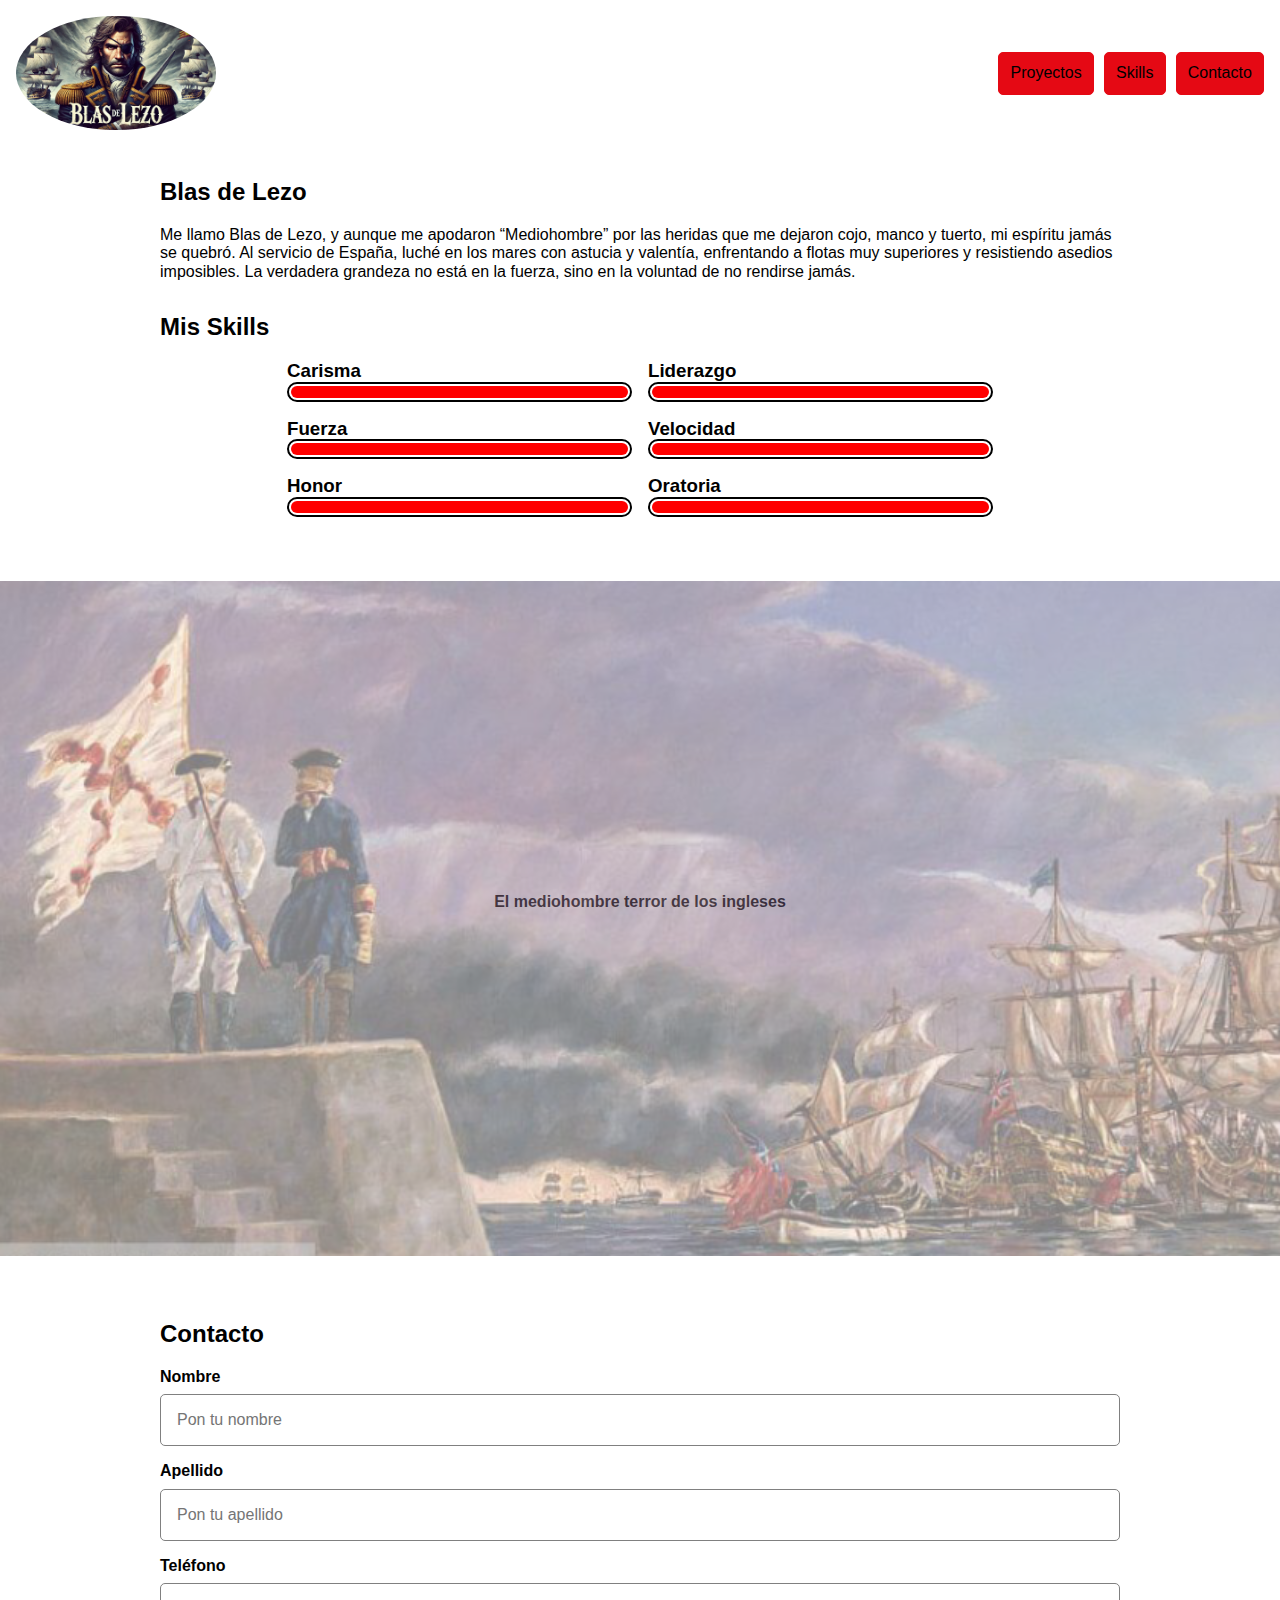
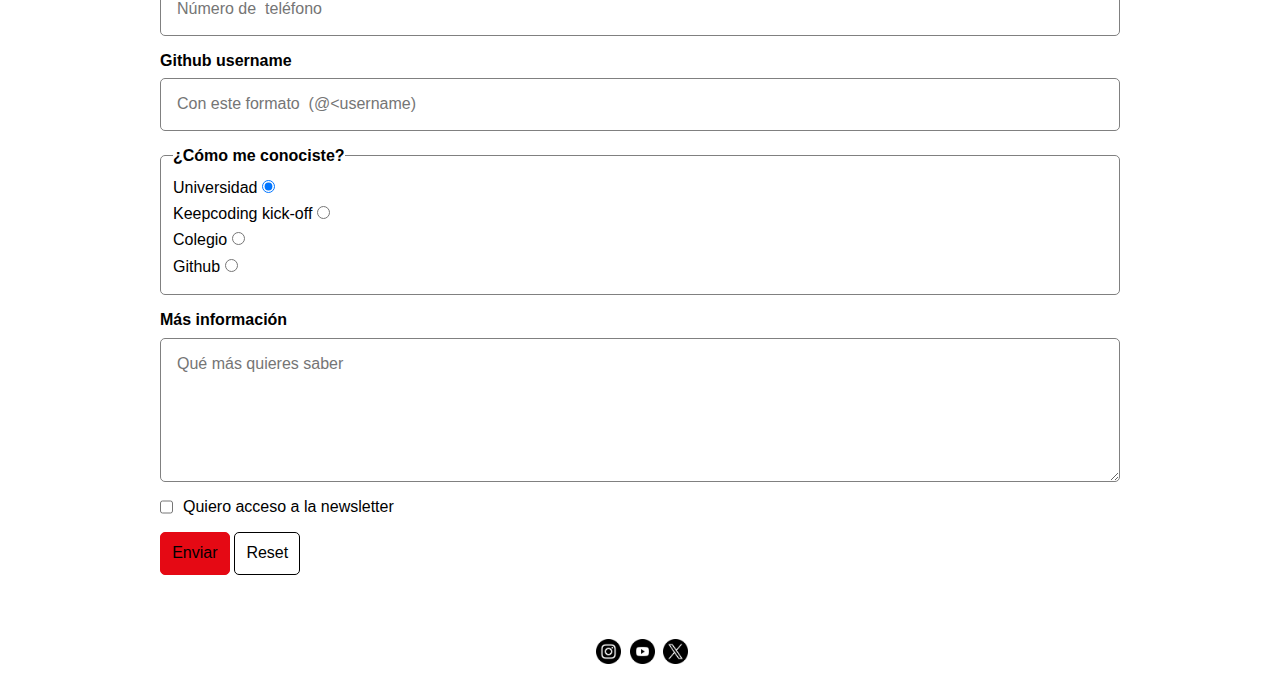
==== index.html @ c50ecc22 "Skills bars adaptative" ====
<!DOCTYPE html>
<html lang="en">
<head>
    <meta charset="UTF-8">
    <meta name="viewport" content="width=device-width, initial-scale=1.0">
    <title>Blas De Lezo</title>
    <!-- <link rel="stylesheet" href="https://fonts.googleapis.com/css2?family=Material+Symbols+Outlined:opsz,wght,FILL,GRAD@20..48,100..700,0..1,-50..200&icon_names=menu" /> -->
    <link rel="stylesheet" href="./styles/normalice.css">
    <link rel="stylesheet" href="./styles/common.css">
    <link rel="stylesheet" href="./styles/components.css">
    <link rel="stylesheet" href="./styles/header.css">
    <link rel="stylesheet" href="./styles/skills.css">
    <link rel="stylesheet" href="./styles/banner.css">
    <link rel="stylesheet" href="./styles/contact.css">
    <link rel="stylesheet" href="./styles/footer.css">
</head>
<body>
    <h1 class="sr-only">Blas de Lezo</h1>
    <header class="header">
        <img src="./images/blas.png" alt="">
        <!-- <span class="material-symbols-outlined" translate="no"> 
            menu
        </span>  -->
        <nav class="nav">
            <ul class="list">
                <li>
                    <a class="intlink" href="./proyectos.html">Proyectos</a>
                </li>
                <li>
                    <a class="intlink" href="#skillsId">Skills</a>
                </li>
                <li>
                    <a class="intlink" href="#contact">Contacto</a>
                </li>
            </ul>
        </nav>
    </header>
    <main>
        <section class="skills" id="skillsId">
            <h2>Blas de Lezo</h2>
            <p>
                Me llamo Blas de Lezo, y aunque me apodaron “Mediohombre” por las heridas que me dejaron cojo, manco y tuerto, mi espíritu jamás se quebró. Al servicio de España, luché en los mares con astucia y valentía, enfrentando a flotas muy superiores y resistiendo asedios imposibles. La verdadera grandeza no está en la fuerza, sino en la voluntad de no rendirse jamás.
            <h2>Mis Skills</h2>
            <ul class="myskills">
                <li>
                    <h3>Carisma</h3>
                    <div class="skillBorder">
                        <div class="skill carisma"></div>
                    </div>
                </li>
                <li>
                    <h3>Liderazgo</h3>
                    <div class="skillBorder">
                        <div class="skill liderazgo"></div>
                    </div>
                </li>
                <li>
                    <h3>Fuerza</h3>
                    <div class="skillBorder">
                        <div class="skill fuerza"></div>
                    </div>
                </li>
                <li>
                    <h3>Velocidad</h3>
                    <div class="skillBorder">
                        <div class="skill velocidad"></div>
                    </div>
                </li>
                <li>
                    <h3>Honor</h3>
                    <div class="skillBorder">
                        <div class="skill honor"></div>
                    </div>
                </li>
                <li>
                    <h3>Oratoria</h3>
                    <div class="skillBorder">
                        <div class="skill oratoria"></div>
                    </div>
                </li>
            </ul>
        </section>
        <section class="banner" >
            <div class="bannerimg"></div>
            <p>El mediohombre terror de los ingleses</p>
        </section>
        <form class="contact" id="contact">
            <h2>Contacto</h2>
            <div class="form-element">
                <label class="label" for="nombre">Nombre</label>
                <input required name="nombre" name="nombre" id="nombre" placeholder="Pon tu nombre">
            </div>
            <div class="form-element">
                <label class="label" for="apellido">Apellido</label>
                <input required name="apellido" name="apellido" id="apellido" placeholder="Pon tu apellido">
            </div>
            <div class="form-element">
                <label class="label" for="telefono">Teléfono</label>
                <input required type="tel" name="telefono" id="telefono" autocomplete="off" pattern="[0-9]{3}-[0-9]{3}-[0-9]{4}"
                title="Expected format 123-123-1234" placeholder="Número de  teléfono">
            </div>
            <div class="form-element">
                <label class="label" for="github">Github username</label>
                <input required type="^@[^\s]+" name="github" id="github" placeholder="Con este formato  (@<username)">
            </div>
            <fieldset class="radio">  
                <legend class="label">¿Cómo me conociste?</legend>
                <div>
                    <label for="uni">Universidad</label>
                    <input required type="radio" name="conocer" id="uni" value="uni" checked>
                </div>
                <div>
                    <label for="keepcoding">Keepcoding kick-off</label>
                    <input required type="radio" name="conocer" id="keepcoding" value="keepcoding">
                </div>
                <div>
                    <label for="colegio">Colegio</label>
                    <input required type="radio" name="conocer" id="colegio" value="colegio">
                </div>
                <div>
                    <label for="gith">Github</label>
                    <input required type="radio" name="conocer" id="gith" value="gith">
                </div>
            </fieldset>
            <div class="form-element">
                <label class="label" for="info">Más información</label>
                <textarea required name="info" id="info" rows="6" placeholder="Qué más quieres saber" maxlength="180"></textarea>
            </div>
            <div class="form-element row">
                <input type="checkbox" name="newsletter" id="newsletter">
                <label for="newsletter">Quiero acceso a la newsletter</label>
            </div>
            <div>
                <button class="btn" type="submit">
                    Enviar
                </button>     
                <input class="btn secondary" type="reset" value="Reset">      
            </form>


            
        </section>
    </main>
    <footer class="footer">
        <a class="instagram" href="https://www.instagram.com/donblasdelezoac/"></a>
        <a class="youtube" href="https://www.youtube.com/@blasdelezoyolavarrieta1492"></a>
        <a class="x" href="https://x.com/i/flow/login?redirect_after_login=%2Fmediohombre1741"></a>
    </footer>
    
</body>
</html>
---- styles/normalice.css ----
/*! normalize.css v8.0.1 | MIT License | github.com/necolas/normalize.css */

/* Document
   ========================================================================== */

/**
 * 1. Correct the line height in all browsers.
 * 2. Prevent adjustments of font size after orientation changes in iOS.
 */

 html {
    line-height: 1.15; /* 1 */
    -webkit-text-size-adjust: 100%; /* 2 */
  }
  
  /* Sections
     ========================================================================== */
  
  /**
   * Remove the margin in all browsers.
   */
  
  body {
    margin: 0;
  }
  
  /**
   * Render the `main` element consistently in IE.
   */
  
  main {
    display: block;
  }
  
  /**
   * Correct the font size and margin on `h1` elements within `section` and
   * `article` contexts in Chrome, Firefox, and Safari.
   */
  
  h1 {
    font-size: 2em;
    margin: 0.67em 0;
  }
  
  /* Grouping content
     ========================================================================== */
  
  /**
   * 1. Add the correct box sizing in Firefox.
   * 2. Show the overflow in Edge and IE.
   */
  
  hr {
    box-sizing: content-box; /* 1 */
    height: 0; /* 1 */
    overflow: visible; /* 2 */
  }
  
  /**
   * 1. Correct the inheritance and scaling of font size in all browsers.
   * 2. Correct the odd `em` font sizing in all browsers.
   */
  
  pre {
    font-family: monospace, monospace; /* 1 */
    font-size: 1em; /* 2 */
  }
  
  /* Text-level semantics
     ========================================================================== */
  
  /**
   * Remove the gray background on active links in IE 10.
   */
  
  a {
    background-color: transparent;
  }
  
  /**
   * 1. Remove the bottom border in Chrome 57-
   * 2. Add the correct text decoration in Chrome, Edge, IE, Opera, and Safari.
   */
  
  abbr[title] {
    border-bottom: none; /* 1 */
    text-decoration: underline; /* 2 */
    text-decoration: underline dotted; /* 2 */
  }
  
  /**
   * Add the correct font weight in Chrome, Edge, and Safari.
   */
  
  b,
  strong {
    font-weight: bolder;
  }
  
  /**
   * 1. Correct the inheritance and scaling of font size in all browsers.
   * 2. Correct the odd `em` font sizing in all browsers.
   */
  
  code,
  kbd,
  samp {
    font-family: monospace, monospace; /* 1 */
    font-size: 1em; /* 2 */
  }
  
  /**
   * Add the correct font size in all browsers.
   */
  
  small {
    font-size: 80%;
  }
  
  /**
   * Prevent `sub` and `sup` elements from affecting the line height in
   * all browsers.
   */
  
  sub,
  sup {
    font-size: 75%;
    line-height: 0;
    position: relative;
    vertical-align: baseline;
  }
  
  sub {
    bottom: -0.25em;
  }
  
  sup {
    top: -0.5em;
  }
  
  /* Embedded content
     ========================================================================== */
  
  /**
   * Remove the border on images inside links in IE 10.
   */
  
  img {
    border-style: none;
  }
  
  /* Forms
     ========================================================================== */
  
  /**
   * 1. Change the font styles in all browsers.
   * 2. Remove the margin in Firefox and Safari.
   */
  
  button,
  input,
  optgroup,
  select,
  textarea {
    font-family: inherit; /* 1 */
    font-size: 100%; /* 1 */
    line-height: 1.15; /* 1 */
    margin: 0; /* 2 */
  }
  
  /**
   * Show the overflow in IE.
   * 1. Show the overflow in Edge.
   */
  
  button,
  input { /* 1 */
    overflow: visible;
  }
  
  /**
   * Remove the inheritance of text transform in Edge, Firefox, and IE.
   * 1. Remove the inheritance of text transform in Firefox.
   */
  
  button,
  select { /* 1 */
    text-transform: none;
  }
  
  /**
   * Correct the inability to style clickable types in iOS and Safari.
   */
  
  button,
  [type="button"],
  [type="reset"],
  [type="submit"] {
    -webkit-appearance: button;
  }
  
  /**
   * Remove the inner border and padding in Firefox.
   */
  
  button::-moz-focus-inner,
  [type="button"]::-moz-focus-inner,
  [type="reset"]::-moz-focus-inner,
  [type="submit"]::-moz-focus-inner {
    border-style: none;
    padding: 0;
  }
  
  /**
   * Restore the focus styles unset by the previous rule.
   */
  
  button:-moz-focusring,
  [type="button"]:-moz-focusring,
  [type="reset"]:-moz-focusring,
  [type="submit"]:-moz-focusring {
    outline: 1px dotted ButtonText;
  }
  
  /**
   * Correct the padding in Firefox.
   */
  
  fieldset {
    padding: 0.35em 0.75em 0.625em;
  }
  
  /**
   * 1. Correct the text wrapping in Edge and IE.
   * 2. Correct the color inheritance from `fieldset` elements in IE.
   * 3. Remove the padding so developers are not caught out when they zero out
   *    `fieldset` elements in all browsers.
   */
  
  legend {
    box-sizing: border-box; /* 1 */
    color: inherit; /* 2 */
    display: table; /* 1 */
    max-width: 100%; /* 1 */
    padding: 0; /* 3 */
    white-space: normal; /* 1 */
  }
  
  /**
   * Add the correct vertical alignment in Chrome, Firefox, and Opera.
   */
  
  progress {
    vertical-align: baseline;
  }
  
  /**
   * Remove the default vertical scrollbar in IE 10+.
   */
  
  textarea {
    overflow: auto;
  }
  
  /**
   * 1. Add the correct box sizing in IE 10.
   * 2. Remove the padding in IE 10.
   */
  
  [type="checkbox"],
  [type="radio"] {
    box-sizing: border-box; /* 1 */
    padding: 0; /* 2 */
  }
  
  /**
   * Correct the cursor style of increment and decrement buttons in Chrome.
   */
  
  [type="number"]::-webkit-inner-spin-button,
  [type="number"]::-webkit-outer-spin-button {
    height: auto;
  }
  
  /**
   * 1. Correct the odd appearance in Chrome and Safari.
   * 2. Correct the outline style in Safari.
   */
  
  [type="search"] {
    -webkit-appearance: textfield; /* 1 */
    outline-offset: -2px; /* 2 */
  }
  
  /**
   * Remove the inner padding in Chrome and Safari on macOS.
   */
  
  [type="search"]::-webkit-search-decoration {
    -webkit-appearance: none;
  }
  
  /**
   * 1. Correct the inability to style clickable types in iOS and Safari.
   * 2. Change font properties to `inherit` in Safari.
   */
  
  ::-webkit-file-upload-button {
    -webkit-appearance: button; /* 1 */
    font: inherit; /* 2 */
  }
  
  /* Interactive
     ========================================================================== */
  
  /*
   * Add the correct display in Edge, IE 10+, and Firefox.
   */
  
  details {
    display: block;
  }
  
  /*
   * Add the correct display in all browsers.
   */
  
  summary {
    display: list-item;
  }
  
  /* Misc
     ========================================================================== */
  
  /**
   * Add the correct display in IE 10+.
   */
  
  template {
    display: none;
  }
  
  /**
   * Add the correct display in IE 10.
   */
  
  [hidden] {
    display: none;
  }
---- styles/common.css ----
:root {
    --bg-color: white;
    --main-text-color: black;
    --main-brand-color: #e50914;
    --main-brand-color-light: #ff9ca1;
    --border-color: #4b5563;
    --input-bg-color: white;
    font-size: 16px;
    font-family: Arial, Helvetica, sans-serif;

}

*{
    box-sizing: border-box;
}


.sr-only:not(:focus):not(:active) { 
    clip-path: inset(50%);
    height: 1px;
    overflow: hidden;
    position: absolute;
    white-space: nowrap; 
    width: 1px;
}

a.intlink {
    display: none;
}
@media screen and (width > 768px){ 
    a.intlink{
        display: block;
    }
    .material-symbols-outlined{
        display: none;
    }
}

h1, h2, h3, h4 ,p {
    margin-top: 0;
}

p{
    margin: 0;
    margin-bottom: 2rem;
}
---- styles/components.css ----
.intlink, .btn{
    color: var(--main-text-color);
    background-color: var(--main-brand-color);
    text-decoration: none;
    padding: 0.7rem;
    display: inline-block;
    border-radius: 5px;
    border: 1px solid var(--main-brand-color);
    transition: background-color 0.3s;
    &.secondary {
        background-color: transparent;
        border: 1px solid var(--main-text-color);
    }
}

@media screen and (hover : hover) {
    .intlink {
        cursor: pointer;
    }
    .intlink:hover {
        background-color: var(--main-brand-color-light);
    }
    .intlink.secondary:hover {
        background-color: transparent;
    }

    .btn {
        cursor: pointer;
    }
    .btn:hover {
        background-color: var(--main-brand-color-light);
    }
    .btn.secondary:hover {
        background-color: transparent;
    }
}


/* texts*/ 

.heading-1 {
    font-size: 1.5rem;
    font-weight: 700;
}

.heading-2{
    font-weight: 700;
}
---- styles/header.css ----
.header {
    position: sticky;
    top: 0;
    background-color: var(--bg-color);
    z-index: 99;
    display: flex;
    justify-content: space-between;
    align-items: center;
    padding: 1rem;
    img{
        width: 20%;
        max-width: 200px;
        min-width: 150px;
        border-radius: 50%;
    }
}


.header .nav .list{
    list-style: none;
    margin: 0;
    padding: 0;
    display: flex;
    gap: 10px;
}
a{
    text-decoration: none;
}
---- styles/skills.css ----
.skills{
  margin: auto;
  max-width: 1024px;
  padding: 2rem;
  h3 {
      margin-bottom: 0;
  }

}

.myskills {
  list-style: none;
  padding: 0;
  display: flex;
  flex-wrap: wrap;
  justify-content: center;

  li {
    width: 100%;
    max-width: 345px;
    margin: 0 0.5rem 1rem 0.5rem ;
  }
}

.skillBorder {
  height: 20px;
  background-color: white ;
  border: 2px solid black;
  border-radius: 15px;
  padding: 2px;
}

.skill {
    height: 12px;
    background-color: red;
    border-radius: 15px;
}
.carisma{
    animation: carisma 2s linear;
    animation-fill-mode: forwards;
}
.liderazgo{
    animation: liderazgo 2s linear;
    animation-fill-mode: forwards;
}

.fuerza{
    animation: fuerza 2s linear;
    animation-fill-mode: forwards;
}
.velocidad{
    animation: velocidad 2s linear;
    animation-fill-mode: forwards;
}
.honor{
    animation: honor 2s linear;
    animation-fill-mode: forwards;
}
.oratoria{
    animation: oratoria 2s linear;
    animation-fill-mode: forwards;
}

@media screen and (prefers-reduced-motion: no-preference) {

    @keyframes carisma {
        0%{
          width: 0%;
        }
        100%{
          width: 100%;
        } 
      }

      @keyframes liderazgo {
        0%{
          width: 0;
        }
        100%{
          width: 80%;
        }  
      }
      @keyframes fuerza {
        0%{
          width: 0;
        }
        100%{
          width: 20%;
        }  
      }
      @keyframes velocidad {
        0%{
          width: 0;
        }
        100%{
          width: 5%;
        }  
      }
      @keyframes honor {
        0%{
          width: 0;
        }
        100%{
          width: 100%;
        }  
      }
      @keyframes oratoria {
        0%{
          width: 0;
        }
        100%{
          width: 65%;
        }  
      }
    
}
---- styles/banner.css ----
.banner {
    text-align: center;
    height: 75vh;
    position: relative;
    display: flex;
    align-items: center;
    justify-content: center;
    margin-bottom: 2rem;


    p {
        font-weight: bold;
    }
}

.bannerimg{
    background-color: var(--bg-color);
    background-image: url('../images/cartagena1.png');
    background-size: cover;
    position: absolute;
    bottom: 0;
    right: 0;
    top: 0;
    left: 0;
    opacity: 0.5;
}

@media screen and (width > 768px){
    div.bannerimg{
        background-color: var(--bg-color);
        background-image: url('../images/cartagena2.png');
        background-size: cover;
        position: absolute;
        bottom: 0;
        right: 0;
        top: 0;
        left: 0;
        opacity: 0.5;
    }
    
}
@media screen and (width > 1034px){
    div.bannerimg{
        background-color: var(--bg-color);
        background-image: url('../images/cartagena3.png');
        background-size: cover;
        position: absolute;
        bottom: 0;
        right: 0;
        top: 0;
        left: 0;
        opacity: 0.5;
    }
    
}
---- styles/contact.css ----
.contact {
    margin: auto;
    max-width: 1024px;
    padding: 2rem;
}

.radio {
    border: 1px solid grey;
    border-radius: 5px;
    display: flex;
    flex-direction: column;
    margin: 0 0 1rem 0 ;
    div, legend {
        margin-bottom: 0.5rem;
    }

}

.label{
    font-weight: 700;
}

.form-element {
    display: flex;
    flex-direction: column;
    margin-bottom: 1rem;
    label {
        margin-bottom: 0.5rem ;
    }
    input, textarea, select {
        border: 1px solid grey;
        padding: 1rem;
        border-radius: 5px;
        background-color: var(--input-bg-color);
        color: var(--main-text-color);
    }
    &.row {
        flex-direction: row;
        gap: 10px;
        label {
            margin: 0;
        }
    }

}
---- styles/footer.css ----
.footer{
    text-align: center;
    font-weight: 100;
    font-style: italic;
    padding: 2em 0;
}

 .instagram {
    content: " ";
    width: 25px;
    height: 25px;
    margin-left: 4px;
    background-image: url(../images/instagram.png);
    background-position: center;
    background-repeat: no-repeat;
    background-size: contain;
    display: inline-block;
}
.youtube {
    content: " ";
    width: 25px;
    height: 25px;
    margin-left: 4px;
    background-image: url(../images/youtube.png);
    background-position: center;
    background-repeat: no-repeat;
    background-size: contain;
    display: inline-block;
}
.x {
    content: " ";
    width: 25px;
    height: 25px;
    margin-left: 4px;
    background-image: url(../images/twitter.png);
    background-position: center;
    background-repeat: no-repeat;
    background-size: contain;
    display: inline-block;
}
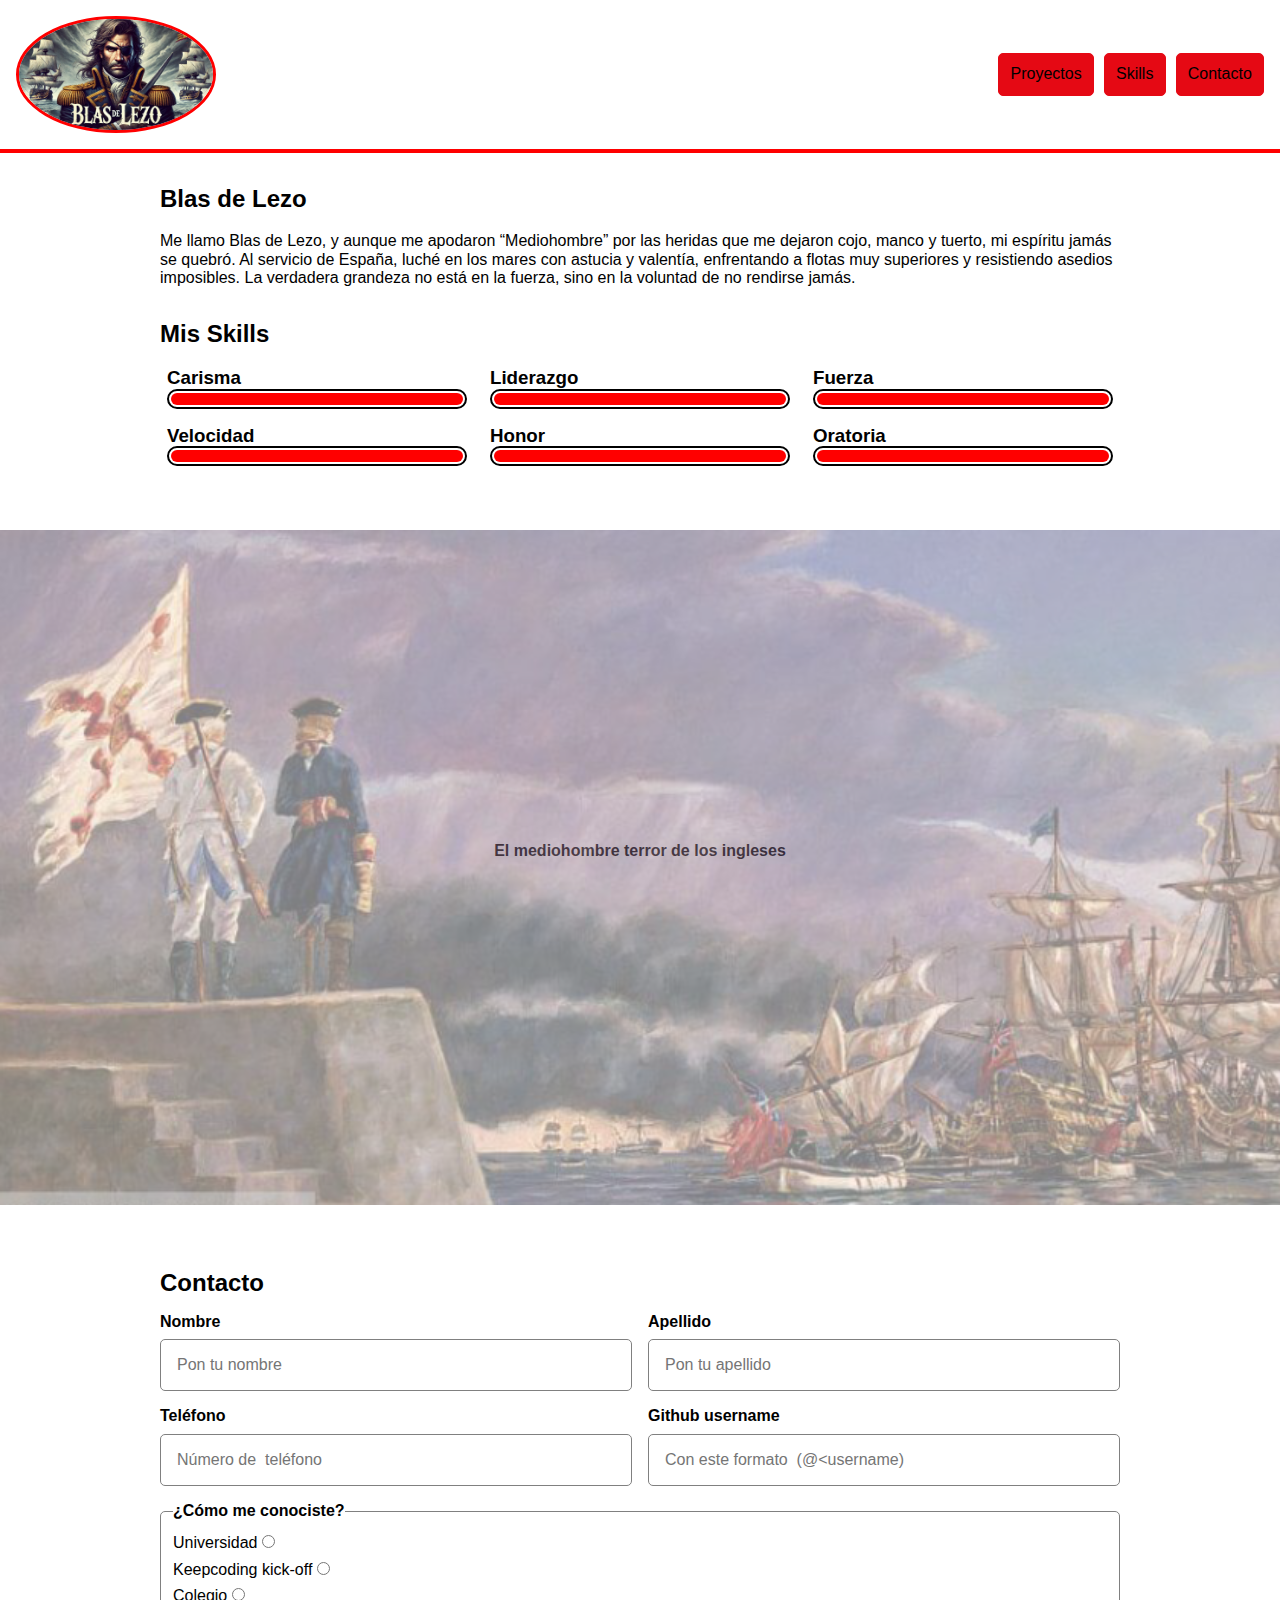
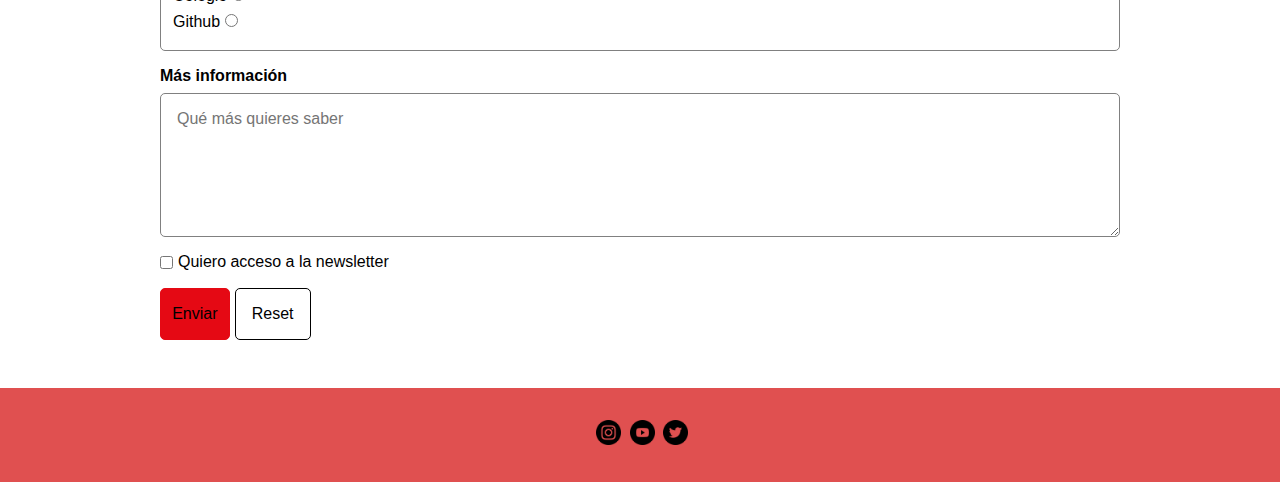
==== commit 3cb6fa0d: "contact refinement" ====
--- a/index.html
+++ b/index.html
@@ -84,61 +84,59 @@
             <div class="bannerimg"></div>
             <p>El mediohombre terror de los ingleses</p>
         </section>
-        <form class="contact" id="contact">
-            <h2>Contacto</h2>
-            <div class="form-element">
-                <label class="label" for="nombre">Nombre</label>
-                <input required name="nombre" name="nombre" id="nombre" placeholder="Pon tu nombre">
-            </div>
-            <div class="form-element">
-                <label class="label" for="apellido">Apellido</label>
-                <input required name="apellido" name="apellido" id="apellido" placeholder="Pon tu apellido">
-            </div>
-            <div class="form-element">
-                <label class="label" for="telefono">Teléfono</label>
-                <input required type="tel" name="telefono" id="telefono" autocomplete="off" pattern="[0-9]{3}-[0-9]{3}-[0-9]{4}"
-                title="Expected format 123-123-1234" placeholder="Número de  teléfono">
-            </div>
-            <div class="form-element">
-                <label class="label" for="github">Github username</label>
-                <input required type="^@[^\s]+" name="github" id="github" placeholder="Con este formato  (@<username)">
-            </div>
-            <fieldset class="radio">  
-                <legend class="label">¿Cómo me conociste?</legend>
-                <div>
-                    <label for="uni">Universidad</label>
-                    <input required type="radio" name="conocer" id="uni" value="uni" checked>
+        <section class="contact" id="contact">
+            <form class="form" action="./registro" method="post">
+                <h2 class="form-element heading">Contacto</h2>
+                <div class="form-element">
+                    <label class="label" for="nombre">Nombre</label>
+                    <input required name="nombre" id="nombre" placeholder="Pon tu nombre">
                 </div>
-                <div>
-                    <label for="keepcoding">Keepcoding kick-off</label>
-                    <input required type="radio" name="conocer" id="keepcoding" value="keepcoding">
+                <div class="form-element">
+                    <label class="label" for="apellido">Apellido</label>
+                    <input required name="apellido" id="apellido" placeholder="Pon tu apellido">
                 </div>
-                <div>
-                    <label for="colegio">Colegio</label>
-                    <input required type="radio" name="conocer" id="colegio" value="colegio">
+                <div class="form-element">
+                    <label class="label" for="telefono">Teléfono</label>
+                    <input required type="tel" name="telefono" id="telefono" autocomplete="off" pattern="[0-9]{9}" title="Formato 123456789" placeholder="Número de  teléfono">
                 </div>
-                <div>
-                    <label for="gith">Github</label>
-                    <input required type="radio" name="conocer" id="gith" value="gith">
+                <div class="form-element">
+                    <label class="label" for="github">Github username</label>
+                    <input pattern="^@[^\s]+" name="github" id="github" placeholder="Con este formato  (@<username)">
                 </div>
-            </fieldset>
-            <div class="form-element">
-                <label class="label" for="info">Más información</label>
-                <textarea required name="info" id="info" rows="6" placeholder="Qué más quieres saber" maxlength="180"></textarea>
-            </div>
-            <div class="form-element row">
-                <input type="checkbox" name="newsletter" id="newsletter">
-                <label for="newsletter">Quiero acceso a la newsletter</label>
-            </div>
-            <div>
-                <button class="btn" type="submit">
-                    Enviar
-                </button>     
-                <input class="btn secondary" type="reset" value="Reset">      
+                <fieldset class="form-element radio">  
+                    <legend class="label">¿Cómo me conociste?</legend>
+                    <div>
+                        <label for="uni">Universidad</label>
+                        <input required type="radio" name="conocer" id="uni" value="uni">
+                    </div>
+                    <div>
+                        <label for="keepcoding">Keepcoding kick-off</label>
+                        <input required type="radio" name="conocer" id="keepcoding" value="keepcoding">
+                    </div>
+                    <div>
+                        <label for="colegio">Colegio</label>
+                        <input required type="radio" name="conocer" id="colegio" value="colegio">
+                    </div>
+                    <div>
+                        <label for="gith">Github</label>
+                        <input required type="radio" name="conocer" id="gith" value="gith">
+                    </div>
+                </fieldset>
+                <div class="form-element moreinfo">
+                    <label class="label" for="info">Más información</label>
+                    <textarea required name="info" id="info" rows="6" placeholder="Qué más quieres saber" maxlength="180"></textarea>
+                </div>
+                <div class="form-element check">
+                    <input type="checkbox" name="newsletter" id="newsletter">
+                    <label for="newsletter">Quiero acceso a la newsletter</label>
+                </div>
+                <div class="form-element btns">
+                    <button class="btn" type="submit">
+                        Enviar
+                    </button>     
+                    <input class="btn secondary" type="reset" value="Reset">  
+                </div>    
             </form>
-
-
-            
         </section>
     </main>
     <footer class="footer">
--- a/styles/components.css
+++ b/styles/components.css
@@ -1,4 +1,4 @@
-.intlink, .btn{
+.intlink{
     color: var(--main-text-color);
     background-color: var(--main-brand-color);
     text-decoration: none;
@@ -7,10 +7,6 @@
     border-radius: 5px;
     border: 1px solid var(--main-brand-color);
     transition: background-color 0.3s;
-    &.secondary {
-        background-color: transparent;
-        border: 1px solid var(--main-text-color);
-    }
 }
 
 @media screen and (hover : hover) {
--- a/styles/header.css
+++ b/styles/header.css
@@ -7,11 +7,13 @@
     justify-content: space-between;
     align-items: center;
     padding: 1rem;
+    border-bottom: 4px solid red;
     img{
         width: 20%;
         max-width: 200px;
         min-width: 150px;
         border-radius: 50%;
+        border: 3px solid red;
     }
 }
 
--- a/styles/skills.css
+++ b/styles/skills.css
@@ -11,16 +11,30 @@
 .myskills {
   list-style: none;
   padding: 0;
+  margin:  0 0 1rem 0 ;
   display: flex;
   flex-wrap: wrap;
-  justify-content: center;
-
+  gap: 0 1rem ;
+  justify-content: space-evenly;
   li {
     width: 100%;
-    max-width: 345px;
-    margin: 0 0.5rem 1rem 0.5rem ;
+    max-width: 450px;
+    margin-bottom: 1rem;
   }
 }
+
+@media screen and (width > 768px) {
+  .myskills {
+    li {
+      max-width: 300px;
+      width: 100%;
+    }
+  }
+  
+}
+
+
+
 
 .skillBorder {
   height: 20px;
--- a/styles/contact.css
+++ b/styles/contact.css
@@ -5,6 +5,8 @@
 }
 
 .radio {
+    max-width: 704px;
+    width: 100%;    
     border: 1px solid grey;
     border-radius: 5px;
     display: flex;
@@ -20,10 +22,19 @@
     font-weight: 700;
 }
 
+.form{
+    display: flex;
+    flex-wrap: wrap;
+    justify-content: center;
+    gap: 0 1rem;
+}
+
 .form-element {
     display: flex;
     flex-direction: column;
-    margin-bottom: 1rem;
+    max-width: 704px;
+    width: 100%;
+    margin: 0 0 1rem 0 ;
     label {
         margin-bottom: 0.5rem ;
     }
@@ -34,12 +45,51 @@
         background-color: var(--input-bg-color);
         color: var(--main-text-color);
     }
-    &.row {
+    &.check {
         flex-direction: row;
-        gap: 10px;
-        label {
+        gap: 5px;
+        label{
+            margin: 0;
+        }
+    }
+    &.btns {
+        flex-direction: row;
+        gap: 5px;
+        label{
             margin: 0;
         }
     }
 
-}+
+}
+
+.btn{
+    color: var(--main-text-color);
+    background-color: var(--main-brand-color);
+    text-decoration: none;
+    padding: 0.7rem;
+    display: inline-block;
+    border-radius: 5px;
+    border: 1px solid var(--main-brand-color);
+    transition: background-color 0.3s;
+    &.secondary {
+        background-color: transparent;
+        border: 1px solid var(--main-text-color);
+    }
+}
+
+
+@media screen and (width > 768px) {
+    .form-element, &.radio, &.moreinfo, &.check, &.btns, &.heading {
+        max-width: 472px;
+        width: 100%;
+    }   
+}
+
+  @media screen and (width > 1024px) {
+    .radio, .moreinfo, .check, .btns,  .heading {
+        max-width: 961px;
+        width: 100%;
+    }
+}
+
--- a/styles/footer.css
+++ b/styles/footer.css
@@ -3,6 +3,7 @@
     font-weight: 100;
     font-style: italic;
     padding: 2em 0;
+    background-color: rgb(224, 80, 80);
 }
 
  .instagram {
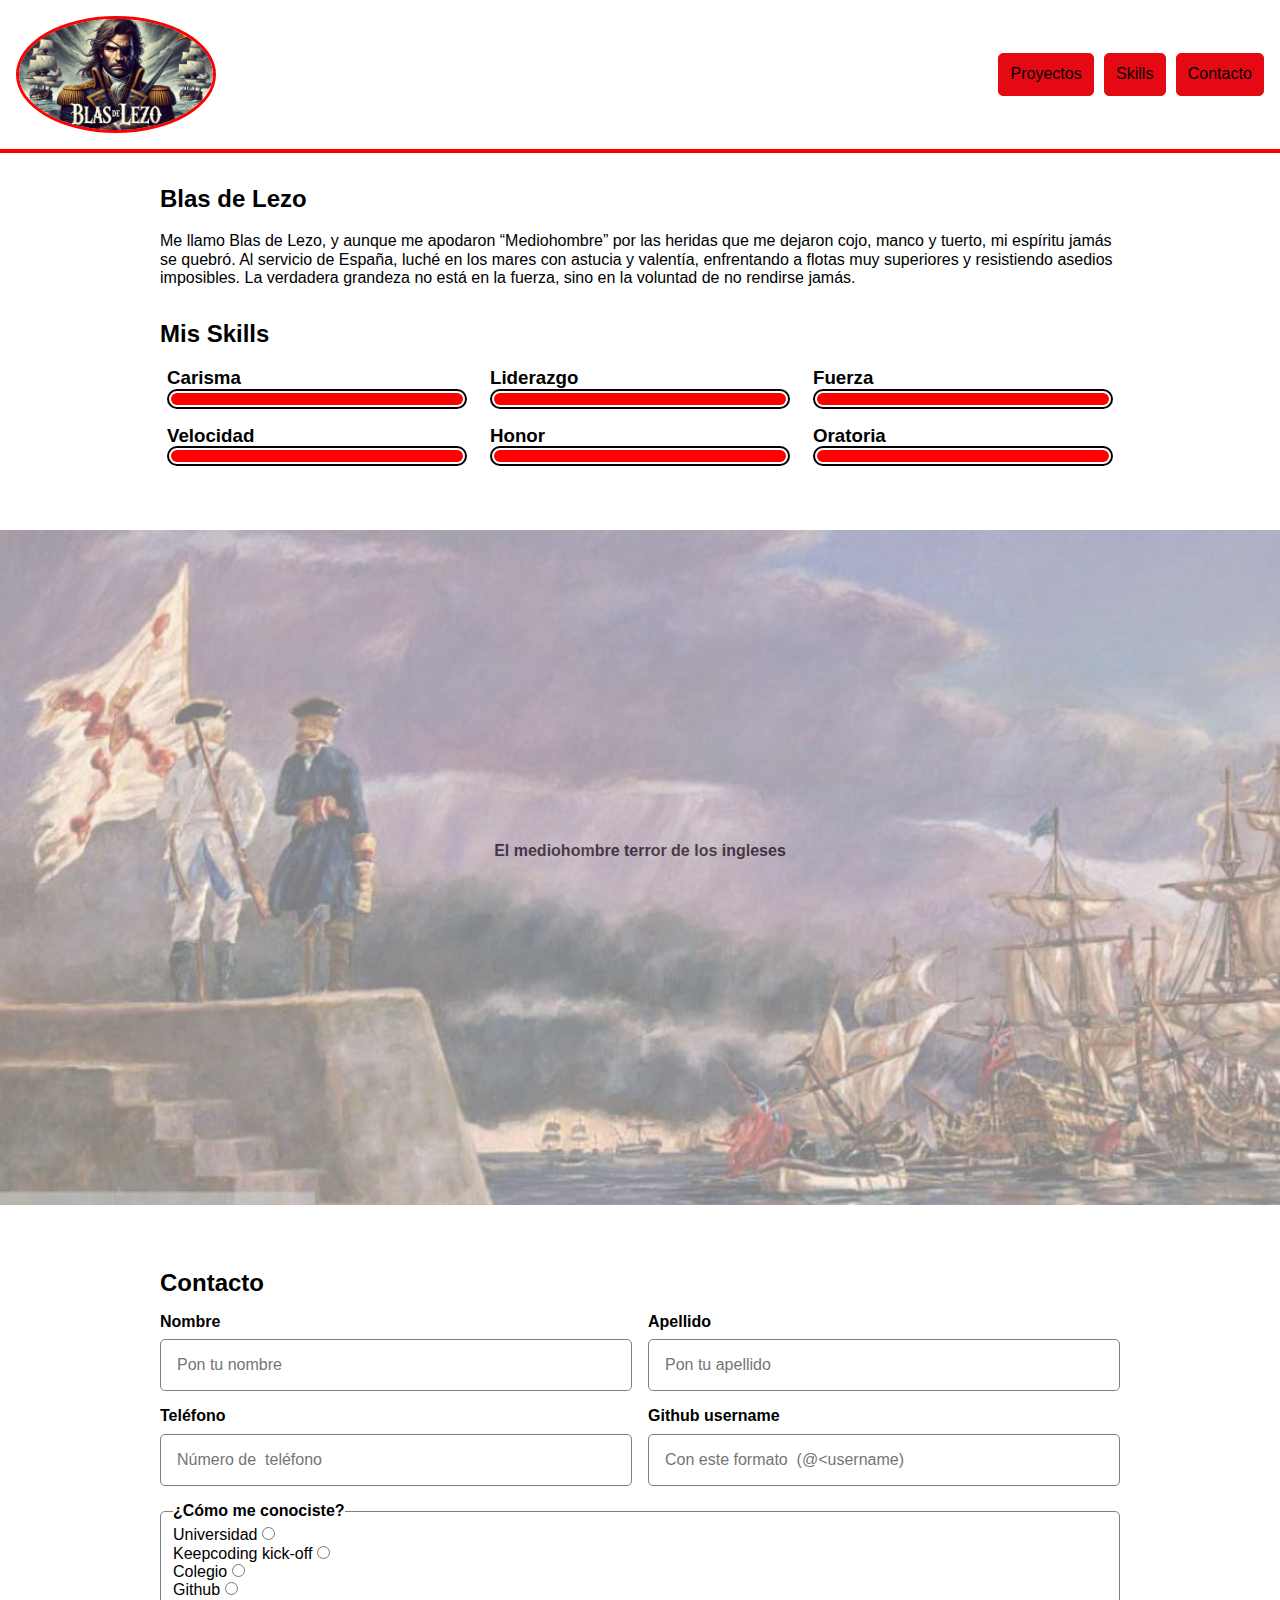
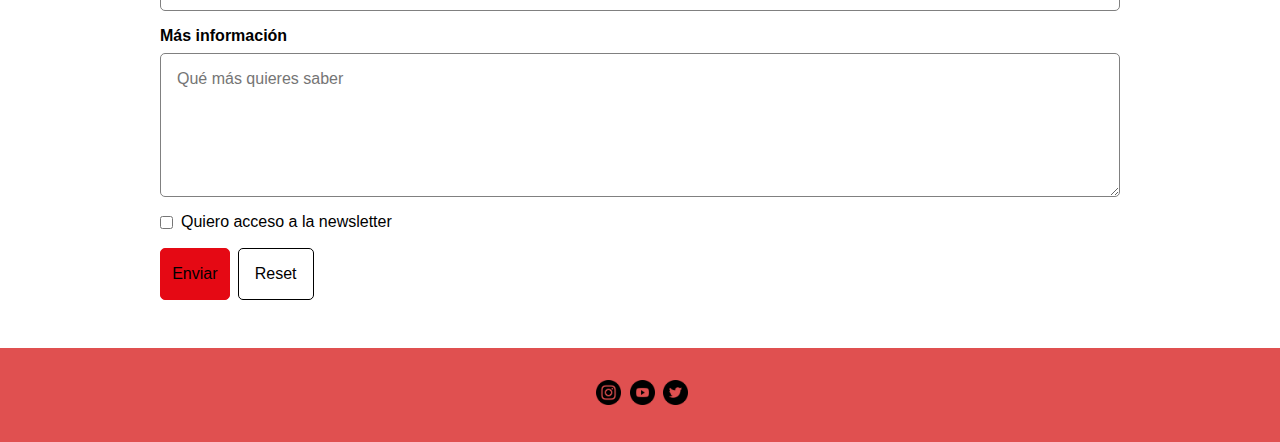
==== commit af934bde: "index deliverable" ====
--- a/index.html
+++ b/index.html
@@ -88,23 +88,23 @@
             <form class="form" action="./registro" method="post">
                 <h2 class="form-element heading">Contacto</h2>
                 <div class="form-element">
-                    <label class="label" for="nombre">Nombre</label>
+                    <label for="nombre">Nombre</label>
                     <input required name="nombre" id="nombre" placeholder="Pon tu nombre">
                 </div>
                 <div class="form-element">
-                    <label class="label" for="apellido">Apellido</label>
+                    <label for="apellido">Apellido</label>
                     <input required name="apellido" id="apellido" placeholder="Pon tu apellido">
                 </div>
                 <div class="form-element">
-                    <label class="label" for="telefono">Teléfono</label>
+                    <label for="telefono">Teléfono</label>
                     <input required type="tel" name="telefono" id="telefono" autocomplete="off" pattern="[0-9]{9}" title="Formato 123456789" placeholder="Número de  teléfono">
                 </div>
                 <div class="form-element">
-                    <label class="label" for="github">Github username</label>
+                    <label for="github">Github username</label>
                     <input pattern="^@[^\s]+" name="github" id="github" placeholder="Con este formato  (@<username)">
                 </div>
                 <fieldset class="form-element radio">  
-                    <legend class="label">¿Cómo me conociste?</legend>
+                    <legend>¿Cómo me conociste?</legend>
                     <div>
                         <label for="uni">Universidad</label>
                         <input required type="radio" name="conocer" id="uni" value="uni">
@@ -123,7 +123,7 @@
                     </div>
                 </fieldset>
                 <div class="form-element moreinfo">
-                    <label class="label" for="info">Más información</label>
+                    <label for="info">Más información</label>
                     <textarea required name="info" id="info" rows="6" placeholder="Qué más quieres saber" maxlength="180"></textarea>
                 </div>
                 <div class="form-element check">
--- a/styles/common.css
+++ b/styles/common.css
@@ -43,4 +43,9 @@
 p{
     margin: 0;
     margin-bottom: 2rem;
-}+}
+
+
+section {
+    scroll-margin-top: 150px; 
+  }--- a/styles/skills.css
+++ b/styles/skills.css
@@ -17,8 +17,8 @@
   gap: 0 1rem ;
   justify-content: space-evenly;
   li {
+    max-width: 420px;
     width: 100%;
-    max-width: 450px;
     margin-bottom: 1rem;
   }
 }
@@ -32,9 +32,6 @@
   }
   
 }
-
-
-
 
 .skillBorder {
   height: 20px;
--- a/styles/contact.css
+++ b/styles/contact.css
@@ -2,24 +2,6 @@
     margin: auto;
     max-width: 1024px;
     padding: 2rem;
-}
-
-.radio {
-    max-width: 704px;
-    width: 100%;    
-    border: 1px solid grey;
-    border-radius: 5px;
-    display: flex;
-    flex-direction: column;
-    margin: 0 0 1rem 0 ;
-    div, legend {
-        margin-bottom: 0.5rem;
-    }
-
-}
-
-.label{
-    font-weight: 700;
 }
 
 .form{
@@ -32,36 +14,54 @@
 .form-element {
     display: flex;
     flex-direction: column;
-    max-width: 704px;
+    max-width: 472px;
     width: 100%;
     margin: 0 0 1rem 0 ;
     label {
         margin-bottom: 0.5rem ;
+        font-weight: 700;
     }
-    input, textarea, select {
+
+    input, textarea {
         border: 1px solid grey;
         padding: 1rem;
         border-radius: 5px;
         background-color: var(--input-bg-color);
         color: var(--main-text-color);
     }
+
+    &.radio {    
+        border: 1px solid grey;
+        border-radius: 5px;
+        display: flex;
+        flex-direction: column;  
+
+        legend {
+            font-weight: 700;
+        }
+        label {
+            font-weight: normal;
+        }
+    }
+
+
     &.check {
         flex-direction: row;
-        gap: 5px;
+        gap: 0.5rem;
+        label{
+            margin: 0;
+            font-weight: normal;
+        }
+    }
+    &.btns {
+        flex-direction: row;
+        gap: 0.5rem;
         label{
             margin: 0;
         }
     }
-    &.btns {
-        flex-direction: row;
-        gap: 5px;
-        label{
-            margin: 0;
-        }
-    }
+}
 
-
-}
 
 .btn{
     color: var(--main-text-color);
@@ -79,17 +79,12 @@
 }
 
 
-@media screen and (width > 768px) {
-    .form-element, &.radio, &.moreinfo, &.check, &.btns, &.heading {
-        max-width: 472px;
+  @media screen and (width >= 1024px) {
+
+    .heading, .radio, .moreinfo, .check, .btns{
+        max-width: 1016px;
         width: 100%;
-    }   
+    }
+
 }
 
-  @media screen and (width > 1024px) {
-    .radio, .moreinfo, .check, .btns,  .heading {
-        max-width: 961px;
-        width: 100%;
-    }
-}
-
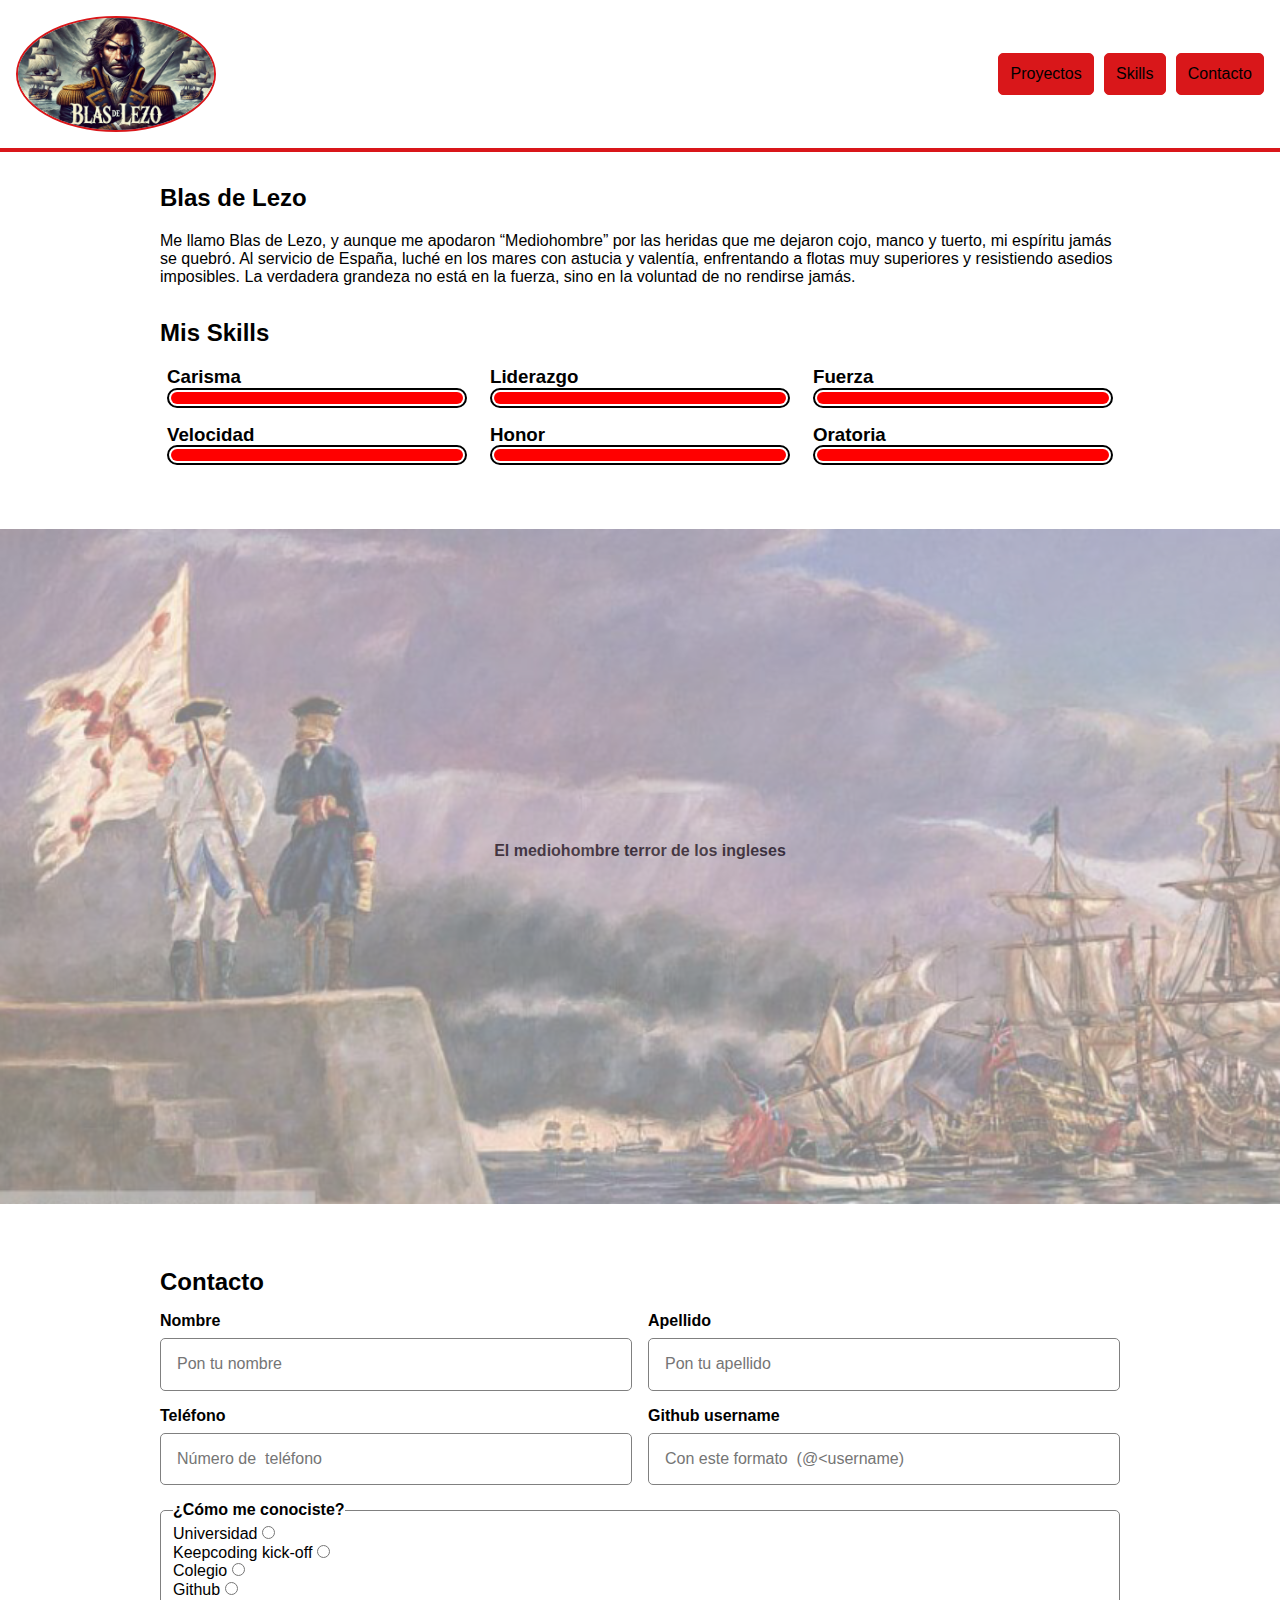
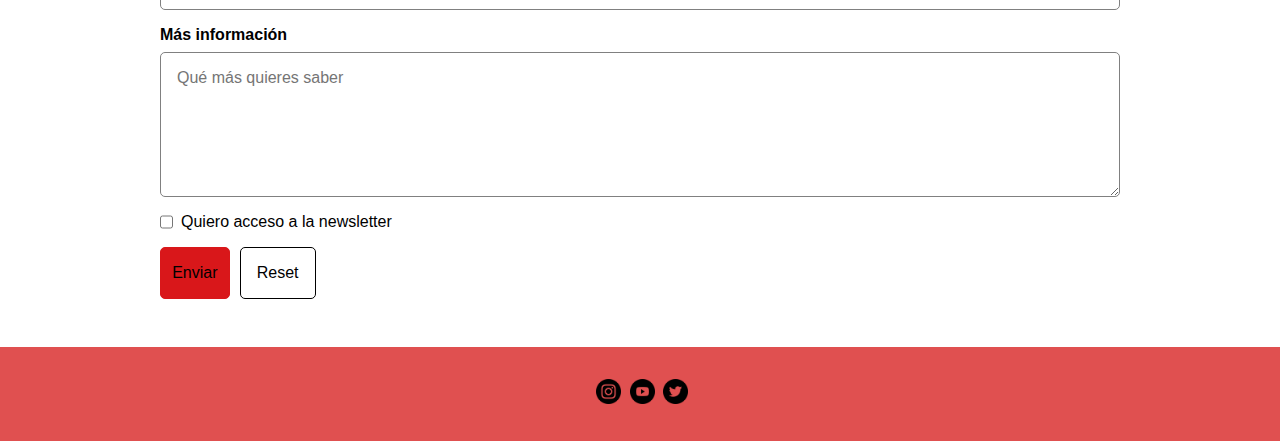
==== commit c508b0c1: "Stykes refactored" ====
--- a/index.html
+++ b/index.html
@@ -4,7 +4,6 @@
     <meta charset="UTF-8">
     <meta name="viewport" content="width=device-width, initial-scale=1.0">
     <title>Blas De Lezo</title>
-    <!-- <link rel="stylesheet" href="https://fonts.googleapis.com/css2?family=Material+Symbols+Outlined:opsz,wght,FILL,GRAD@20..48,100..700,0..1,-50..200&icon_names=menu" /> -->
     <link rel="stylesheet" href="./styles/normalice.css">
     <link rel="stylesheet" href="./styles/common.css">
     <link rel="stylesheet" href="./styles/components.css">
@@ -18,9 +17,6 @@
     <h1 class="sr-only">Blas de Lezo</h1>
     <header class="header">
         <img src="./images/blas.png" alt="">
-        <!-- <span class="material-symbols-outlined" translate="no"> 
-            menu
-        </span>  -->
         <nav class="nav">
             <ul class="list">
                 <li>
@@ -42,40 +38,40 @@
                 Me llamo Blas de Lezo, y aunque me apodaron “Mediohombre” por las heridas que me dejaron cojo, manco y tuerto, mi espíritu jamás se quebró. Al servicio de España, luché en los mares con astucia y valentía, enfrentando a flotas muy superiores y resistiendo asedios imposibles. La verdadera grandeza no está en la fuerza, sino en la voluntad de no rendirse jamás.
             <h2>Mis Skills</h2>
             <ul class="myskills">
-                <li>
+                <li class="skill">
                     <h3>Carisma</h3>
                     <div class="skillBorder">
-                        <div class="skill carisma"></div>
+                        <div class="carisma"></div>
                     </div>
                 </li>
-                <li>
+                <li class="skill">
                     <h3>Liderazgo</h3>
                     <div class="skillBorder">
-                        <div class="skill liderazgo"></div>
+                        <div class="liderazgo"></div>
                     </div>
                 </li>
-                <li>
+                <li class="skill">
                     <h3>Fuerza</h3>
                     <div class="skillBorder">
-                        <div class="skill fuerza"></div>
+                        <div class="fuerza"></div>
                     </div>
                 </li>
-                <li>
+                <li class="skill">
                     <h3>Velocidad</h3>
                     <div class="skillBorder">
-                        <div class="skill velocidad"></div>
+                        <div class="velocidad"></div>
                     </div>
                 </li>
-                <li>
+                <li class="skill">
                     <h3>Honor</h3>
                     <div class="skillBorder">
-                        <div class="skill honor"></div>
+                        <div class="honor"></div>
                     </div>
                 </li>
-                <li>
+                <li class="skill">
                     <h3>Oratoria</h3>
                     <div class="skillBorder">
-                        <div class="skill oratoria"></div>
+                        <div class="oratoria"></div>
                     </div>
                 </li>
             </ul>
--- a/styles/common.css
+++ b/styles/common.css
@@ -1,9 +1,9 @@
 :root {
     --bg-color: white;
     --main-text-color: black;
-    --main-brand-color: #e50914;
-    --main-brand-color-light: #ff9ca1;
-    --border-color: #4b5563;
+    --main-brand-color: #d9171a;
+    --main-brand-color-light: #D98B8C;
+    --border-color: grey;
     --input-bg-color: white;
     font-size: 16px;
     font-family: Arial, Helvetica, sans-serif;
@@ -14,7 +14,6 @@
     box-sizing: border-box;
 }
 
-
 .sr-only:not(:focus):not(:active) { 
     clip-path: inset(50%);
     height: 1px;
@@ -24,19 +23,8 @@
     width: 1px;
 }
 
-a.intlink {
-    display: none;
-}
-@media screen and (width > 768px){ 
-    a.intlink{
-        display: block;
-    }
-    .material-symbols-outlined{
-        display: none;
-    }
-}
 
-h1, h2, h3, h4 ,p {
+h1, h2, h3 {
     margin-top: 0;
 }
 
@@ -45,7 +33,9 @@
     margin-bottom: 2rem;
 }
 
-
 section {
     scroll-margin-top: 150px; 
-  }+  }
+
+
+
--- a/styles/components.css
+++ b/styles/components.css
@@ -1,47 +1,7 @@
-.intlink{
-    color: var(--main-text-color);
-    background-color: var(--main-brand-color);
-    text-decoration: none;
-    padding: 0.7rem;
-    display: inline-block;
-    border-radius: 5px;
-    border: 1px solid var(--main-brand-color);
-    transition: background-color 0.3s;
-}
-
-@media screen and (hover : hover) {
-    .intlink {
-        cursor: pointer;
-    }
-    .intlink:hover {
-        background-color: var(--main-brand-color-light);
-    }
-    .intlink.secondary:hover {
-        background-color: transparent;
-    }
-
-    .btn {
-        cursor: pointer;
-    }
-    .btn:hover {
-        background-color: var(--main-brand-color-light);
-    }
-    .btn.secondary:hover {
-        background-color: transparent;
-    }
-}
 
 
-/* texts*/ 
 
-.heading-1 {
-    font-size: 1.5rem;
-    font-weight: 700;
-}
-
-.heading-2{
-    font-weight: 700;
-}   
+  
 
 
 
--- a/styles/header.css
+++ b/styles/header.css
@@ -7,24 +7,47 @@
     justify-content: space-between;
     align-items: center;
     padding: 1rem;
-    border-bottom: 4px solid red;
+    border-bottom: 4px solid var(--main-brand-color);
     img{
         width: 20%;
         max-width: 200px;
         min-width: 150px;
         border-radius: 50%;
-        border: 3px solid red;
+        border: 2px solid var(--main-brand-color);
     }
 }
 
-
-.header .nav .list{
+ .nav .list{
     list-style: none;
     margin: 0;
     padding: 0;
     display: flex;
     gap: 10px;
 }
-a{
+
+a.intlink {
     text-decoration: none;
+    color: var(--main-text-color);
+    background-color: var(--main-brand-color);
+    text-decoration: none;
+    padding: 0.7rem;
+    display: inline-block;
+    border-radius: 5px;
+    border: 1px solid var(--main-brand-color);
+    transition: background-color 0.3s;
+    display: none;
+}
+@media screen and (width > 768px){ 
+    a.intlink{
+        display: block;
+    }
+}
+
+@media screen and (hover : hover) {
+    .intlink {
+        cursor: pointer;
+    }
+    .intlink:hover {
+        background-color: var(--main-brand-color-light);
+    }
 }--- a/styles/skills.css
+++ b/styles/skills.css
@@ -7,7 +7,6 @@
   }
 
 }
-
 .myskills {
   list-style: none;
   padding: 0;
@@ -16,7 +15,7 @@
   flex-wrap: wrap;
   gap: 0 1rem ;
   justify-content: space-evenly;
-  li {
+  .skill {
     max-width: 420px;
     width: 100%;
     margin-bottom: 1rem;
@@ -25,7 +24,7 @@
 
 @media screen and (width > 768px) {
   .myskills {
-    li {
+    .skill {
       max-width: 300px;
       width: 100%;
     }
@@ -41,7 +40,7 @@
   padding: 2px;
 }
 
-.skill {
+.carisma, .liderazgo,.fuerza,.velocidad,.honor,.oratoria {
     height: 12px;
     background-color: red;
     border-radius: 15px;
--- a/styles/contact.css
+++ b/styles/contact.css
@@ -55,7 +55,7 @@
     }
     &.btns {
         flex-direction: row;
-        gap: 0.5rem;
+        gap: 10px;
         label{
             margin: 0;
         }
@@ -78,13 +78,22 @@
     }
 }
 
-
-  @media screen and (width >= 1024px) {
-
+@media screen and (width >= 1024px) {
     .heading, .radio, .moreinfo, .check, .btns{
         max-width: 1016px;
         width: 100%;
     }
-
 }
 
+@media screen and (hover : hover) {
+    .btn {
+        cursor: pointer;
+    }
+    .btn:hover {
+        background-color: var(--main-brand-color-light);
+    }
+    .btn.secondary:hover {
+        background-color: transparent;
+    }
+}
+
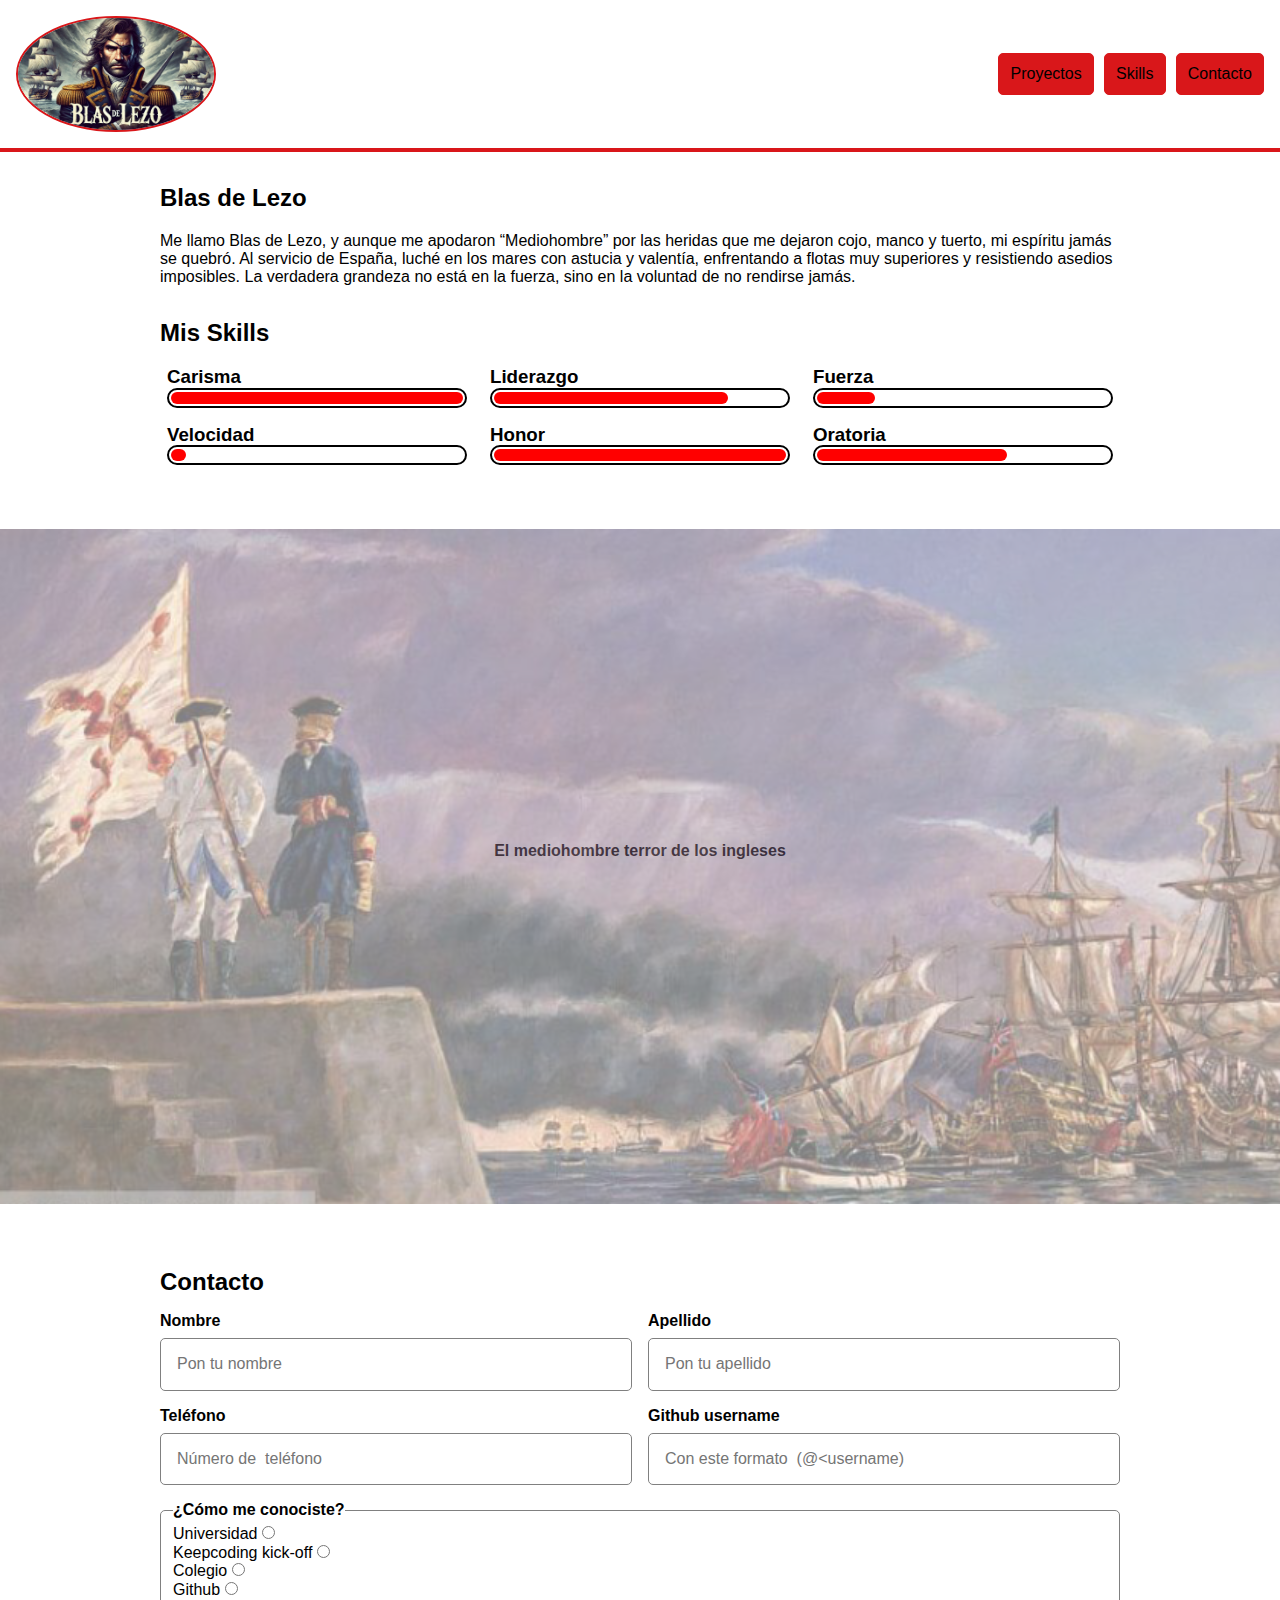
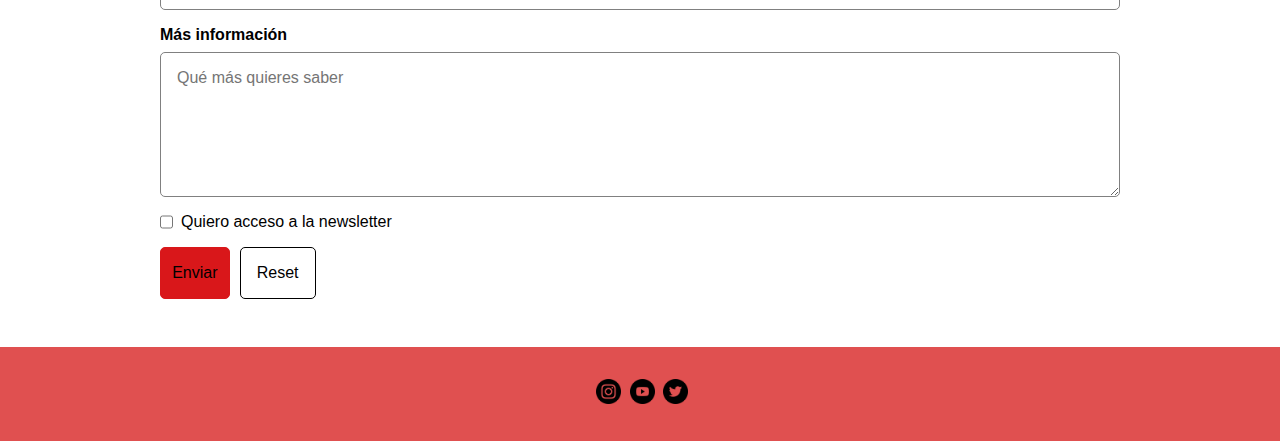
==== commit 37e4e4aa: "Skills styles refactored" ====
--- a/index.html
+++ b/index.html
@@ -41,37 +41,37 @@
                 <li class="skill">
                     <h3>Carisma</h3>
                     <div class="skillBorder">
-                        <div class="carisma"></div>
+                        <div class="bar carisma"></div>
                     </div>
                 </li>
                 <li class="skill">
                     <h3>Liderazgo</h3>
                     <div class="skillBorder">
-                        <div class="liderazgo"></div>
+                        <div class="bar liderazgo"></div>
                     </div>
                 </li>
                 <li class="skill">
                     <h3>Fuerza</h3>
                     <div class="skillBorder">
-                        <div class="fuerza"></div>
+                        <div class="bar fuerza"></div>
                     </div>
                 </li>
                 <li class="skill">
                     <h3>Velocidad</h3>
                     <div class="skillBorder">
-                        <div class="velocidad"></div>
+                        <div class="bar velocidad"></div>
                     </div>
                 </li>
                 <li class="skill">
                     <h3>Honor</h3>
                     <div class="skillBorder">
-                        <div class="honor"></div>
+                        <div class="bar honor"></div>
                     </div>
                 </li>
                 <li class="skill">
                     <h3>Oratoria</h3>
                     <div class="skillBorder">
-                        <div class="oratoria"></div>
+                        <div class="bar oratoria"></div>
                     </div>
                 </li>
             </ul>
--- a/styles/skills.css
+++ b/styles/skills.css
@@ -40,87 +40,40 @@
   padding: 2px;
 }
 
-.carisma, .liderazgo,.fuerza,.velocidad,.honor,.oratoria {
+.bar {
     height: 12px;
     background-color: red;
     border-radius: 15px;
-}
-.carisma{
-    animation: carisma 2s linear;
+    animation: skillanimation 2s linear;
     animation-fill-mode: forwards;
-}
-.liderazgo{
-    animation: liderazgo 2s linear;
-    animation-fill-mode: forwards;
+    .carisma{
+      max-width: 100%;
+    }
+    &.liderazgo{
+        max-width: 80%;
+    }
+    &.fuerza{
+        max-width: 20%;
+    }
+    &.velocidad{
+      max-width: 5%;
+    }
+    &.honor{
+      max-width: 100%;
+    }
+    &.oratoria{
+      max-width: 65%;
+    }
 }
 
-.fuerza{
-    animation: fuerza 2s linear;
-    animation-fill-mode: forwards;
-}
-.velocidad{
-    animation: velocidad 2s linear;
-    animation-fill-mode: forwards;
-}
-.honor{
-    animation: honor 2s linear;
-    animation-fill-mode: forwards;
-}
-.oratoria{
-    animation: oratoria 2s linear;
-    animation-fill-mode: forwards;
-}
 
 @media screen and (prefers-reduced-motion: no-preference) {
-
-    @keyframes carisma {
-        0%{
-          width: 0%;
-        }
-        100%{
-          width: 100%;
-        } 
-      }
-
-      @keyframes liderazgo {
-        0%{
-          width: 0;
-        }
-        100%{
-          width: 80%;
-        }  
-      }
-      @keyframes fuerza {
-        0%{
-          width: 0;
-        }
-        100%{
-          width: 20%;
-        }  
-      }
-      @keyframes velocidad {
-        0%{
-          width: 0;
-        }
-        100%{
-          width: 5%;
-        }  
-      }
-      @keyframes honor {
-        0%{
-          width: 0;
-        }
-        100%{
-          width: 100%;
-        }  
-      }
-      @keyframes oratoria {
-        0%{
-          width: 0;
-        }
-        100%{
-          width: 65%;
-        }  
-      }
-    
+  @keyframes skillanimation {
+    0%{
+      width: 0%;
+    }
+    100%{
+      width: 100%;
+    } 
+  }
 }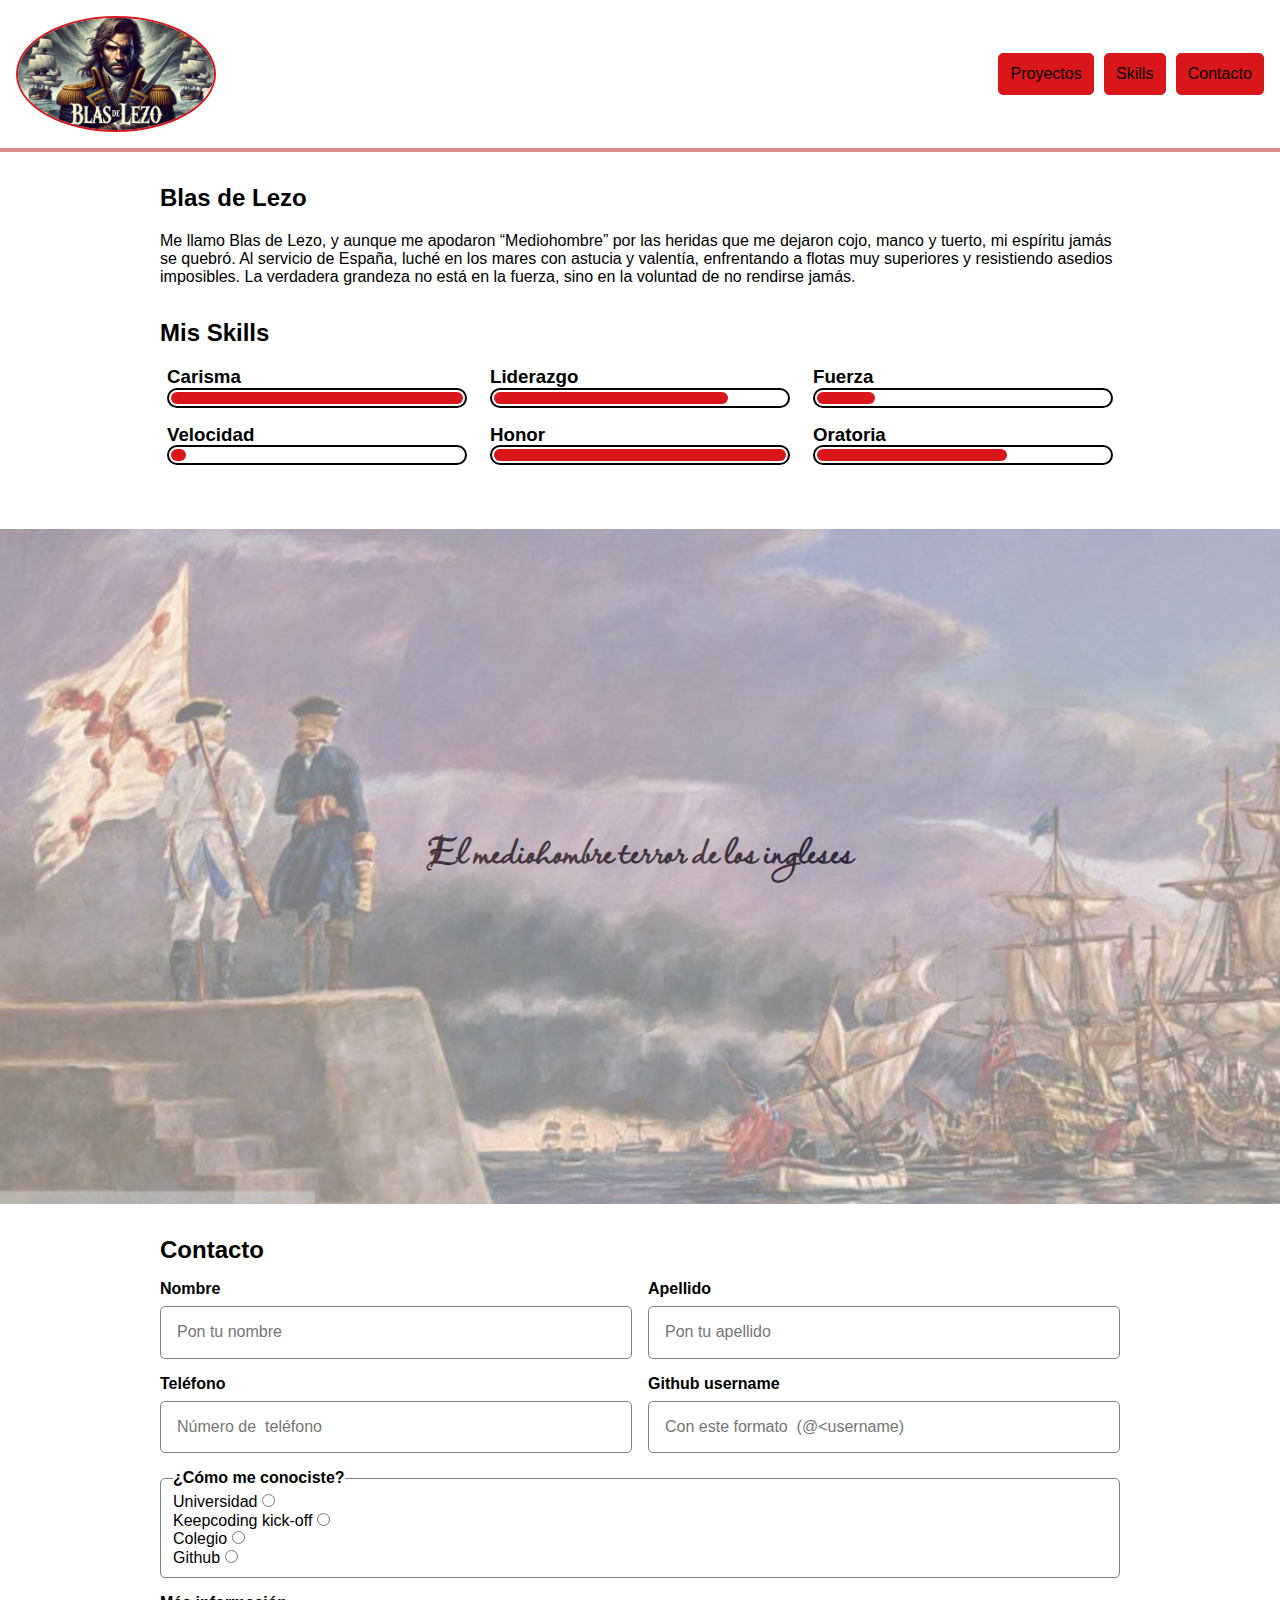
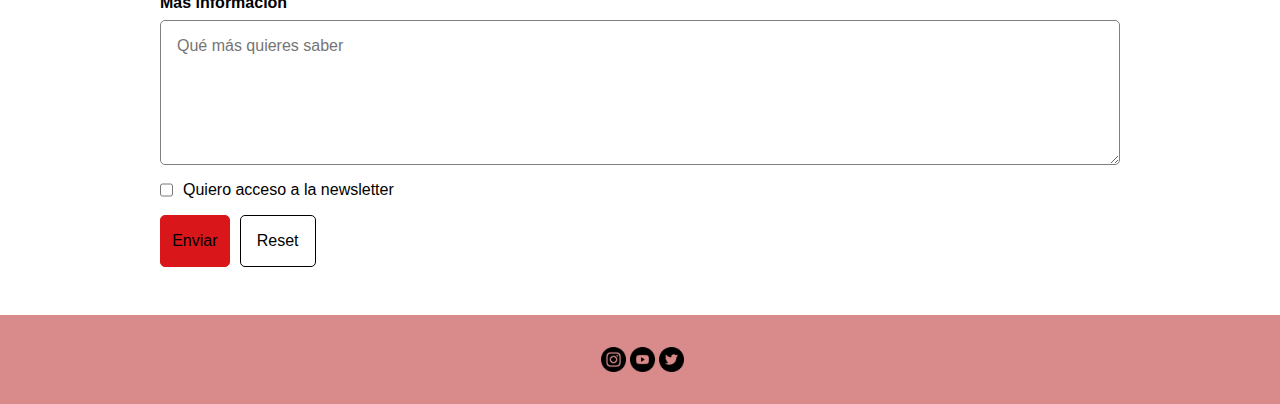
==== commit ee8682e1: "Footer styles refactored" ====
--- a/index.html
+++ b/index.html
@@ -136,9 +136,9 @@
         </section>
     </main>
     <footer class="footer">
-        <a class="instagram" href="https://www.instagram.com/donblasdelezoac/"></a>
-        <a class="youtube" href="https://www.youtube.com/@blasdelezoyolavarrieta1492"></a>
-        <a class="x" href="https://x.com/i/flow/login?redirect_after_login=%2Fmediohombre1741"></a>
+        <a class="extlink instagram" href="https://www.instagram.com/donblasdelezoac/"></a>
+        <a class="extlink youtube" href="https://www.youtube.com/@blasdelezoyolavarrieta1492"></a>
+        <a class="extlink twitter" href="https://x.com/i/flow/login?redirect_after_login=%2Fmediohombre1741"></a>
     </footer>
     
 </body>
--- a/styles/common.css
+++ b/styles/common.css
@@ -8,6 +8,10 @@
     font-size: 16px;
     font-family: Arial, Helvetica, sans-serif;
 
+}
+@font-face {
+    font-family: Lavishly;
+    src: url(../fonts/LavishlyYours-Regular.ttf);
 }
 
 *{
--- a/styles/header.css
+++ b/styles/header.css
@@ -7,7 +7,7 @@
     justify-content: space-between;
     align-items: center;
     padding: 1rem;
-    border-bottom: 4px solid var(--main-brand-color);
+    border-bottom: 4px solid var(--main-brand-color-light);
     img{
         width: 20%;
         max-width: 200px;
--- a/styles/skills.css
+++ b/styles/skills.css
@@ -42,7 +42,7 @@
 
 .bar {
     height: 12px;
-    background-color: red;
+    background-color: var(--main-brand-color);
     border-radius: 15px;
     animation: skillanimation 2s linear;
     animation-fill-mode: forwards;
--- a/styles/banner.css
+++ b/styles/banner.css
@@ -5,11 +5,10 @@
     display: flex;
     align-items: center;
     justify-content: center;
-    margin-bottom: 2rem;
-
-
     p {
+        font-size: 40px;
         font-weight: bold;
+        font-family: Lavishly;
     }
 }
 
@@ -39,7 +38,7 @@
     }
     
 }
-@media screen and (width > 1034px){
+@media screen and (width > 1024px){
     div.bannerimg{
         background-color: var(--bg-color);
         background-image: url('../images/cartagena3.png');
--- a/styles/contact.css
+++ b/styles/contact.css
@@ -1,7 +1,7 @@
 .contact {
     margin: auto;
+    padding: 2rem;
     max-width: 1024px;
-    padding: 2rem;
 }
 
 .form{
@@ -26,8 +26,6 @@
         border: 1px solid grey;
         padding: 1rem;
         border-radius: 5px;
-        background-color: var(--input-bg-color);
-        color: var(--main-text-color);
     }
 
     &.radio {    
@@ -35,7 +33,6 @@
         border-radius: 5px;
         display: flex;
         flex-direction: column;  
-
         legend {
             font-weight: 700;
         }
@@ -44,33 +41,23 @@
         }
     }
 
-
-    &.check {
-        flex-direction: row;
-        gap: 0.5rem;
-        label{
-            margin: 0;
-            font-weight: normal;
-        }
-    }
-    &.btns {
+    &.btns, &.check {
         flex-direction: row;
         gap: 10px;
         label{
             margin: 0;
+            font-weight: normal;
         }
     }
 }
 
 
 .btn{
-    color: var(--main-text-color);
     background-color: var(--main-brand-color);
-    text-decoration: none;
     padding: 0.7rem;
     display: inline-block;
+    border: 1px solid var(--main-brand-color);
     border-radius: 5px;
-    border: 1px solid var(--main-brand-color);
     transition: background-color 0.3s;
     &.secondary {
         background-color: transparent;
@@ -89,11 +76,8 @@
     .btn {
         cursor: pointer;
     }
-    .btn:hover {
+    .btn:hover, .btn.secondary:hover {
         background-color: var(--main-brand-color-light);
-    }
-    .btn.secondary:hover {
-        background-color: transparent;
     }
 }
 
--- a/styles/footer.css
+++ b/styles/footer.css
@@ -1,41 +1,29 @@
 .footer{
-    text-align: center;
-    font-weight: 100;
-    font-style: italic;
+    display: flex;
+    justify-content: center ;
     padding: 2em 0;
-    background-color: rgb(224, 80, 80);
+    margin:0;
+    background-color: var(--main-brand-color-light);
 }
 
- .instagram {
-    content: " ";
+.extlink{
     width: 25px;
     height: 25px;
     margin-left: 4px;
-    background-image: url(../images/instagram.png);
     background-position: center;
     background-repeat: no-repeat;
     background-size: contain;
     display: inline-block;
+    &.instagram {
+        background-image: url(../images/instagram.png);
+    }
+    &.youtube {
+        background-image: url(../images/youtube.png);
+    }
+    &.twitter {
+        background-image: url(../images/twitter.png);
+    }
 }
-.youtube {
-    content: " ";
-    width: 25px;
-    height: 25px;
-    margin-left: 4px;
-    background-image: url(../images/youtube.png);
-    background-position: center;
-    background-repeat: no-repeat;
-    background-size: contain;
-    display: inline-block;
-}
-.x {
-    content: " ";
-    width: 25px;
-    height: 25px;
-    margin-left: 4px;
-    background-image: url(../images/twitter.png);
-    background-position: center;
-    background-repeat: no-repeat;
-    background-size: contain;
-    display: inline-block;
-}+
+
+
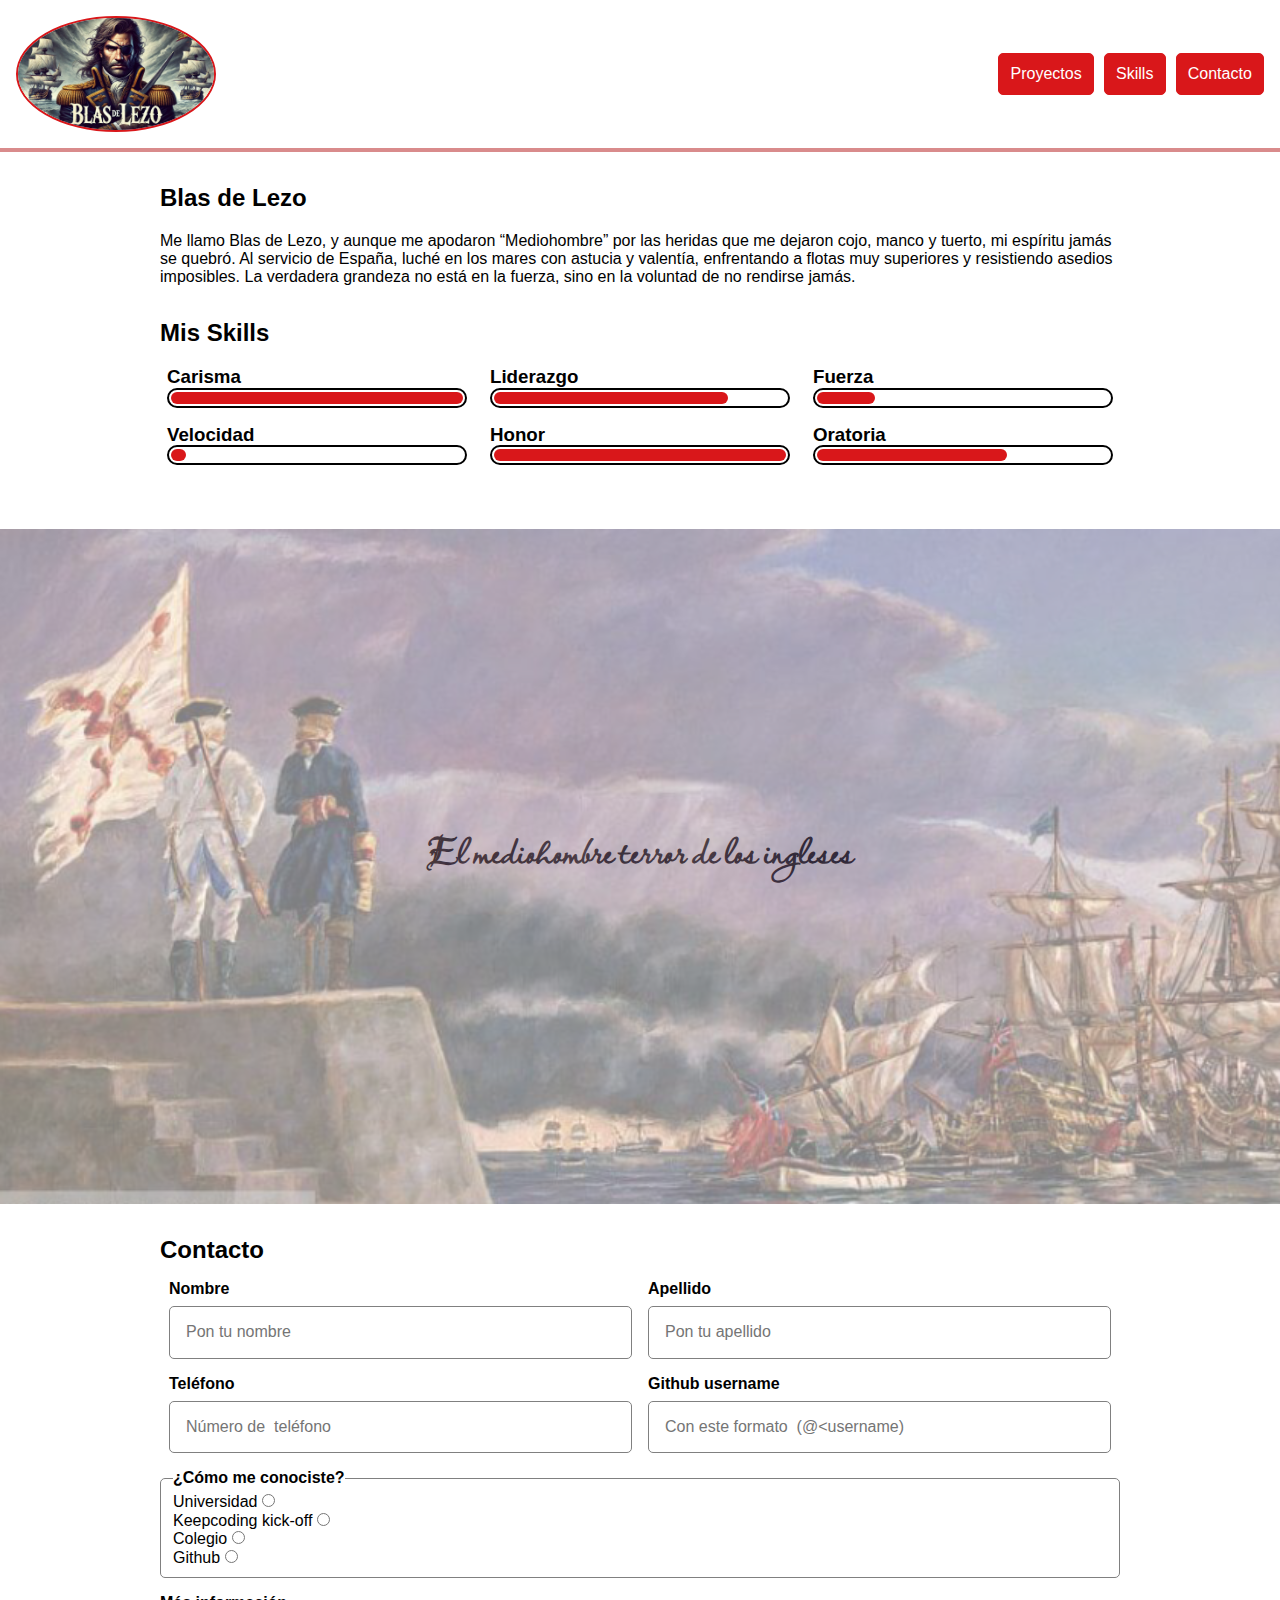
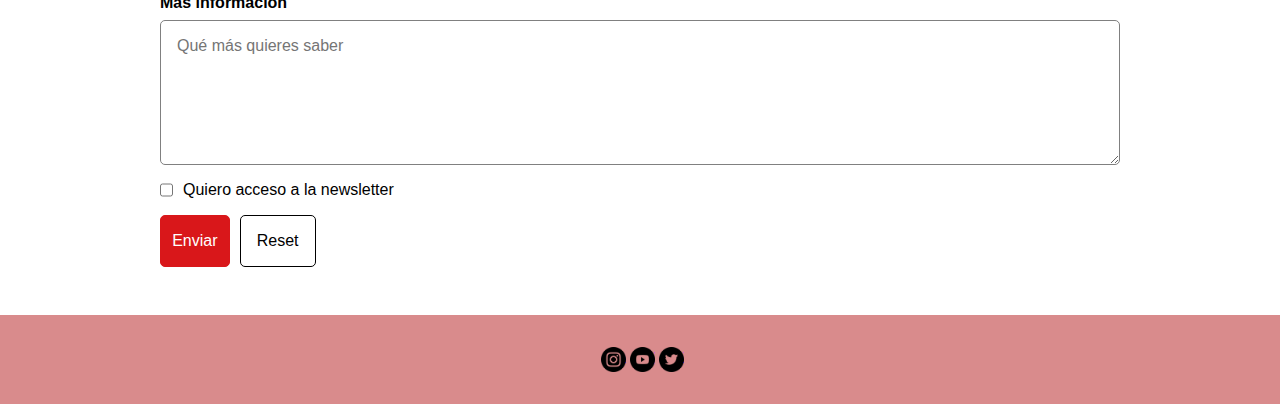
==== commit 99575b97: "More little refactors" ====
--- a/index.html
+++ b/index.html
@@ -6,7 +6,6 @@
     <title>Blas De Lezo</title>
     <link rel="stylesheet" href="./styles/normalice.css">
     <link rel="stylesheet" href="./styles/common.css">
-    <link rel="stylesheet" href="./styles/components.css">
     <link rel="stylesheet" href="./styles/header.css">
     <link rel="stylesheet" href="./styles/skills.css">
     <link rel="stylesheet" href="./styles/banner.css">
@@ -136,9 +135,9 @@
         </section>
     </main>
     <footer class="footer">
-        <a class="extlink instagram" href="https://www.instagram.com/donblasdelezoac/"></a>
-        <a class="extlink youtube" href="https://www.youtube.com/@blasdelezoyolavarrieta1492"></a>
-        <a class="extlink twitter" href="https://x.com/i/flow/login?redirect_after_login=%2Fmediohombre1741"></a>
+        <a class="extlink instagram" href="https://www.instagram.com/donblasdelezoac/">instagram</a>
+        <a class="extlink youtube" href="https://www.youtube.com/@blasdelezoyolavarrieta1492">youtube</a>
+        <a class="extlink twitter" href="https://x.com/i/flow/login?redirect_after_login=%2Fmediohombre1741">twitter</a>
     </footer>
     
 </body>
--- a/styles/common.css
+++ b/styles/common.css
@@ -1,6 +1,7 @@
 :root {
     --bg-color: white;
     --main-text-color: black;
+    --secondary-text-color: white;
     --main-brand-color: #d9171a;
     --main-brand-color-light: #D98B8C;
     --border-color: grey;
--- a/styles/header.css
+++ b/styles/header.css
@@ -27,7 +27,7 @@
 
 a.intlink {
     text-decoration: none;
-    color: var(--main-text-color);
+    color: var(--secondary-text-color);
     background-color: var(--main-brand-color);
     text-decoration: none;
     padding: 0.7rem;
--- a/styles/contact.css
+++ b/styles/contact.css
@@ -49,23 +49,37 @@
             font-weight: normal;
         }
     }
+
 }
 
 
 .btn{
     background-color: var(--main-brand-color);
+    color: var(--secondary-text-color);
     padding: 0.7rem;
     display: inline-block;
     border: 1px solid var(--main-brand-color);
     border-radius: 5px;
     transition: background-color 0.3s;
     &.secondary {
+        color: var(--main-text-color);
         background-color: transparent;
-        border: 1px solid var(--main-text-color);
+        border: 1px solid black;
+    }
+}
+
+@media screen and (width > 1024px) {
+    .heading, .radio, .moreinfo, .check, .btns{
+        max-width: 1016px;
+        width: 100%;
     }
 }
 
 @media screen and (width >= 1024px) {
+    .form-element {
+        max-width: 463px;
+        width: 100%;
+    }
     .heading, .radio, .moreinfo, .check, .btns{
         max-width: 1016px;
         width: 100%;
--- a/styles/footer.css
+++ b/styles/footer.css
@@ -7,6 +7,9 @@
 }
 
 .extlink{
+    text-indent: 100%;
+    white-space: nowrap;
+    overflow: hidden;
     width: 25px;
     height: 25px;
     margin-left: 4px;
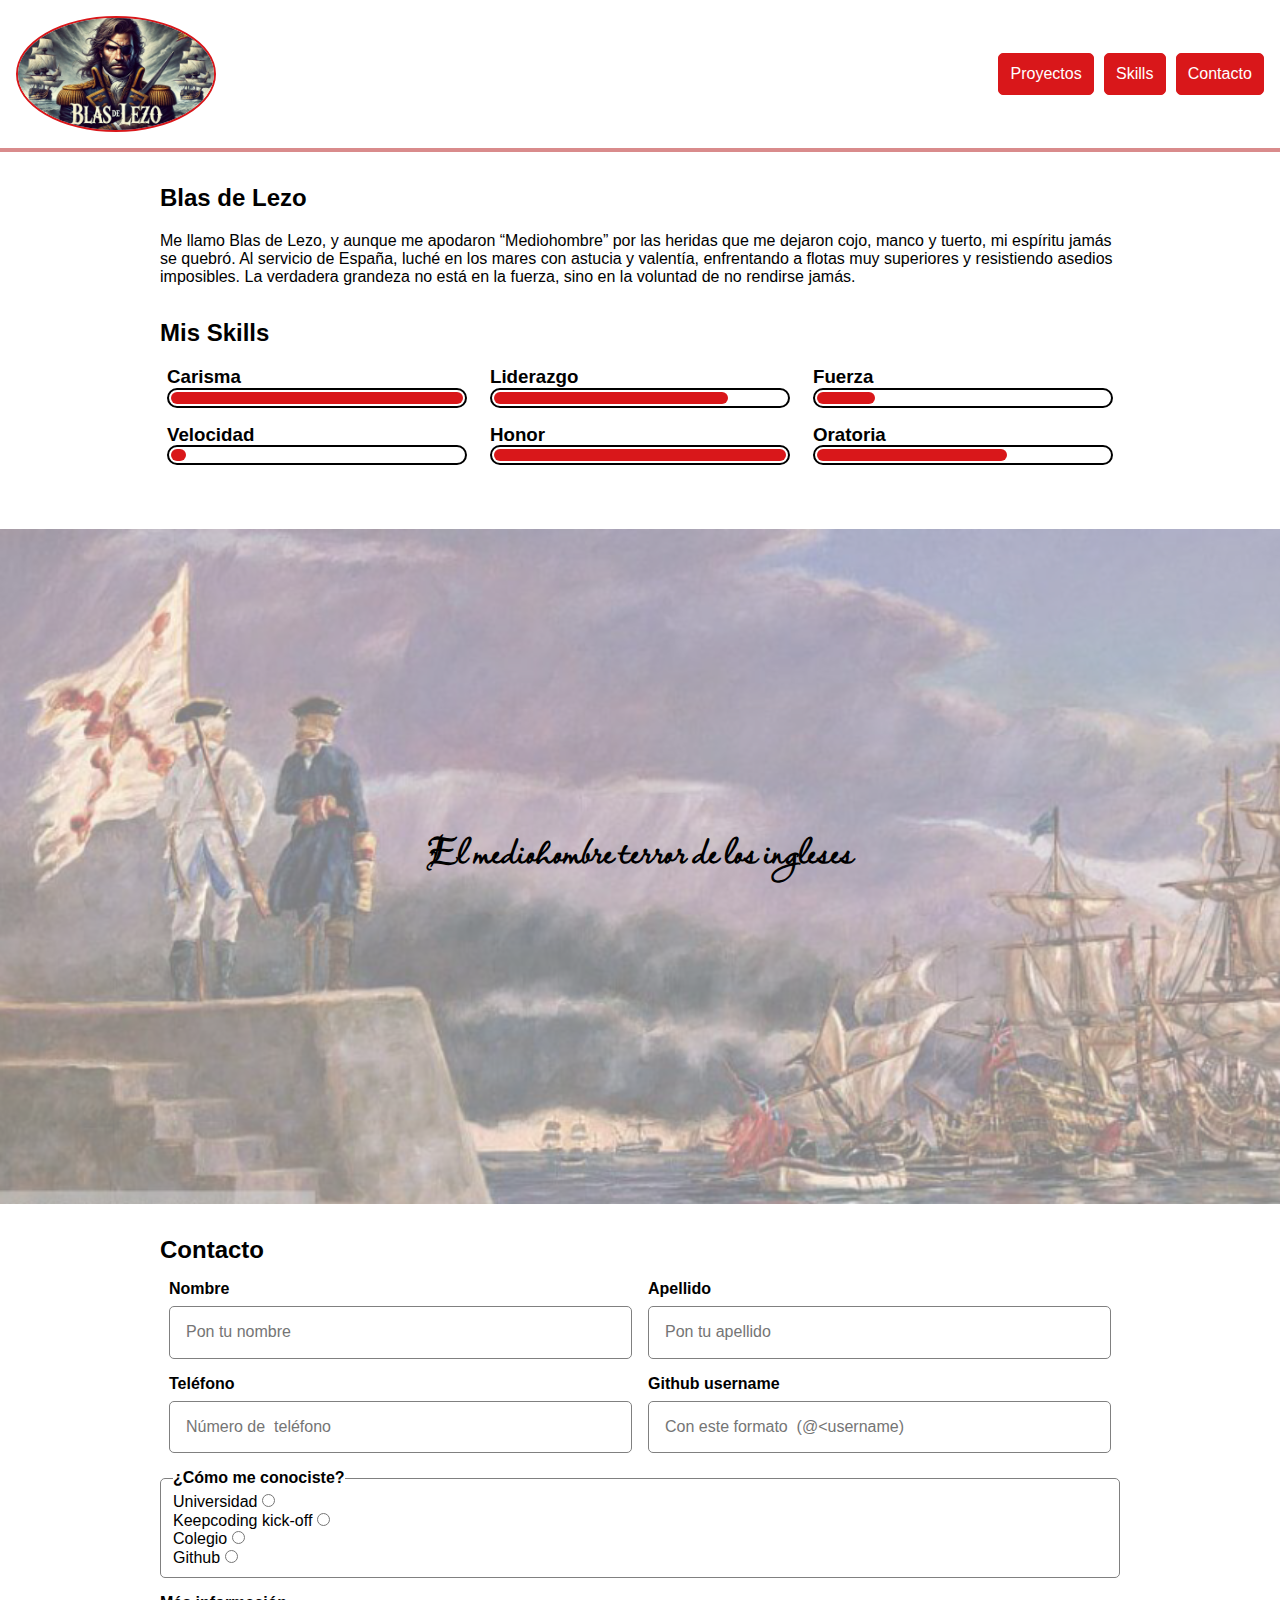
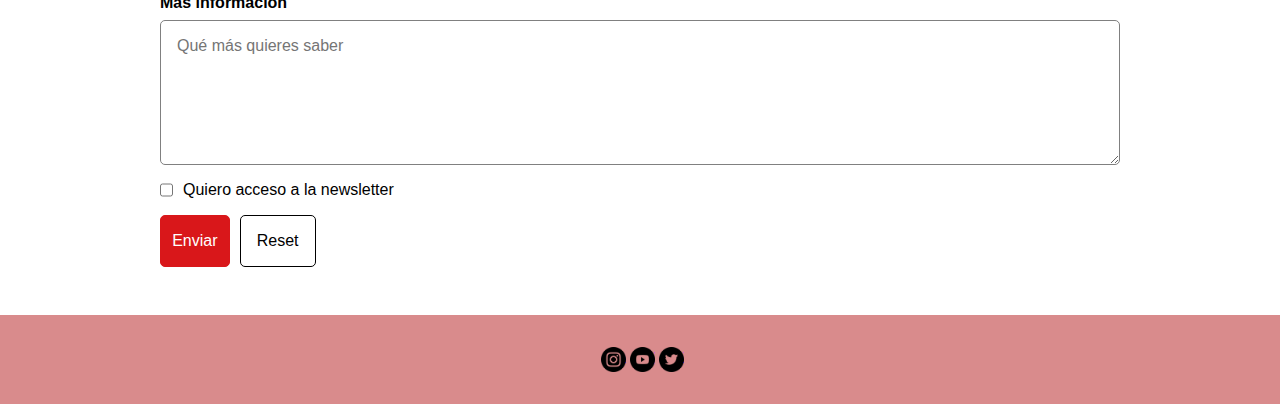
==== commit a11e1d09: "Final: hamburger menu" ====
--- a/index.html
+++ b/index.html
@@ -16,7 +16,23 @@
     <h1 class="sr-only">Blas de Lezo</h1>
     <header class="header">
         <img src="./images/blas.png" alt="">
-        <nav class="nav">
+        <div class="menu">
+            <input type="checkbox" id="checkbox">
+            <label for="checkbox" class="icon">
+                    <span></span>
+                    <span></span>
+                    <span></span>
+            </label>
+            <nav class="dropdown">
+                <ul>
+                    <li><a href="./proyectos.html">Proyectos</a></li>
+                    <li><a href="#skillsId">Skills</a></li>
+                    <li><a href="#contact">Contactos</a></li>
+                </ul>
+            </nav>
+        </div>
+     
+        <nav class="links">
             <ul class="list">
                 <li>
                     <a class="intlink" href="./proyectos.html">Proyectos</a>
--- a/styles/header.css
+++ b/styles/header.css
@@ -17,12 +17,16 @@
     }
 }
 
- .nav .list{
+ .links .list{
     list-style: none;
     margin: 0;
     padding: 0;
     display: flex;
     gap: 10px;
+}
+
+.links {
+    display: none;
 }
 
 a.intlink {
@@ -35,12 +39,6 @@
     border-radius: 5px;
     border: 1px solid var(--main-brand-color);
     transition: background-color 0.3s;
-    display: none;
-}
-@media screen and (width > 768px){ 
-    a.intlink{
-        display: block;
-    }
 }
 
 @media screen and (hover : hover) {
@@ -50,4 +48,91 @@
     .intlink:hover {
         background-color: var(--main-brand-color-light);
     }
+}
+
+
+#checkbox {   
+    display: none;
+}
+
+.menu {
+    display: flex;
+    justify-content: center;
+    align-items: center;
+    width: 40px;
+    height: 40px;
+    .icon {
+        cursor: pointer;
+        display: flex;
+        flex-direction: column;
+        justify-content: space-around;
+        align-items: center;
+        width: 30px;
+        height: 30px;
+        z-index: 100;
+        span {
+            display: block;
+            width: 30px;
+            height: 4px;
+            background: var(--main-brand-color);
+            transition: 0.3s;
+        }
+    }
+}
+
+
+#checkbox:checked{
+    ~ .icon{
+        span:nth-child(1) {
+            transform: translateY(10px) rotate(45deg);
+        }
+        span:nth-child(2) {
+            opacity: 0;
+        }
+        span:nth-child(3) {
+            transform: translateY(-10px) rotate(-45deg);
+        }
+    }
+    ~ .dropdown {
+        right: 0;
+    }
+
+}
+
+@media screen and (width > 768px){ 
+    .links{
+       display: flex;
+    }
+    .menu{
+       display: none;
+    }
+}
+
+
+.dropdown {
+    position: fixed;
+    top: 0;
+    right: -100%;
+    width: 200px;
+    height: 100vh;
+    background: grey;
+    color: white;
+    transition: right 0.3s ease;
+
+
+    ul {
+        list-style: none;
+        margin-top: 120px;
+        li {
+            margin: 20px 0;
+            a {
+                color: white;
+                text-decoration: none;
+                font-size: 18px;
+            }
+        }
+    }
+
+
+
 }--- a/styles/banner.css
+++ b/styles/banner.css
@@ -9,6 +9,7 @@
         font-size: 40px;
         font-weight: bold;
         font-family: Lavishly;
+        z-index: 50;
     }
 }
 
